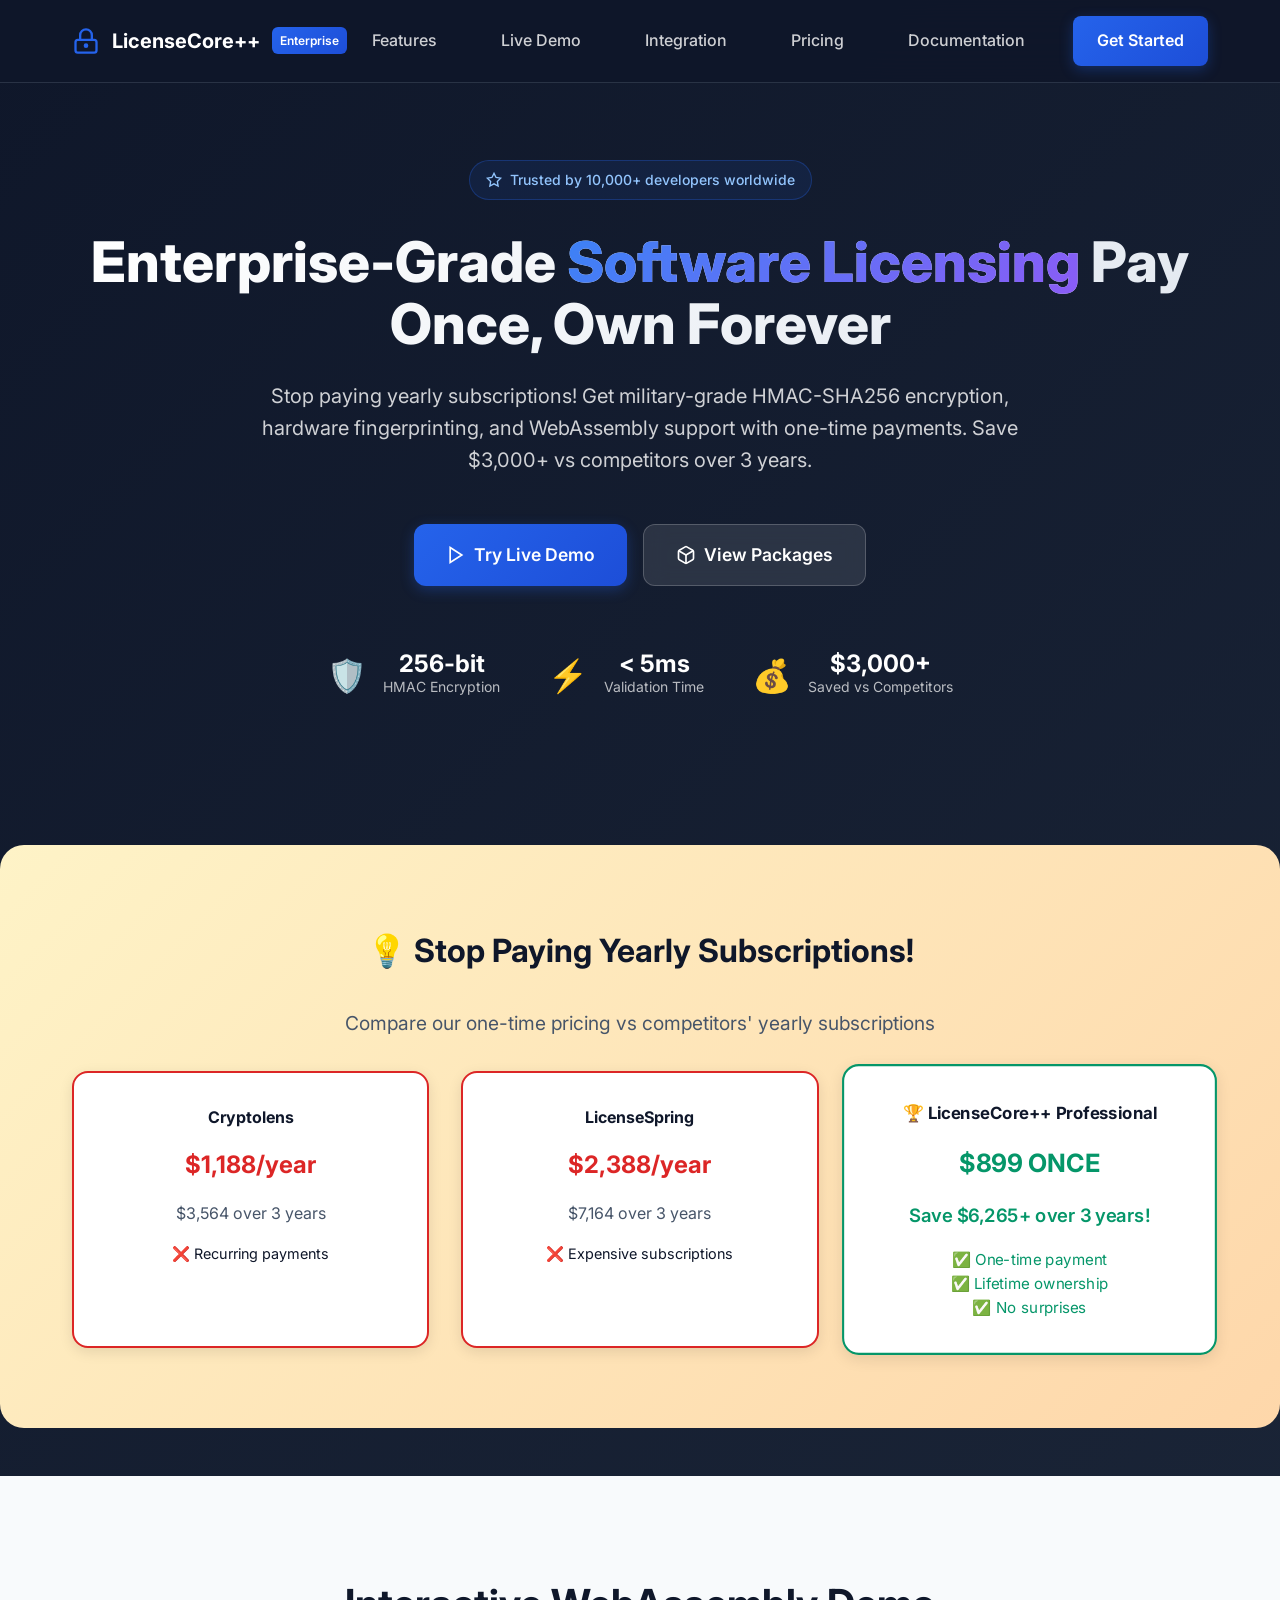
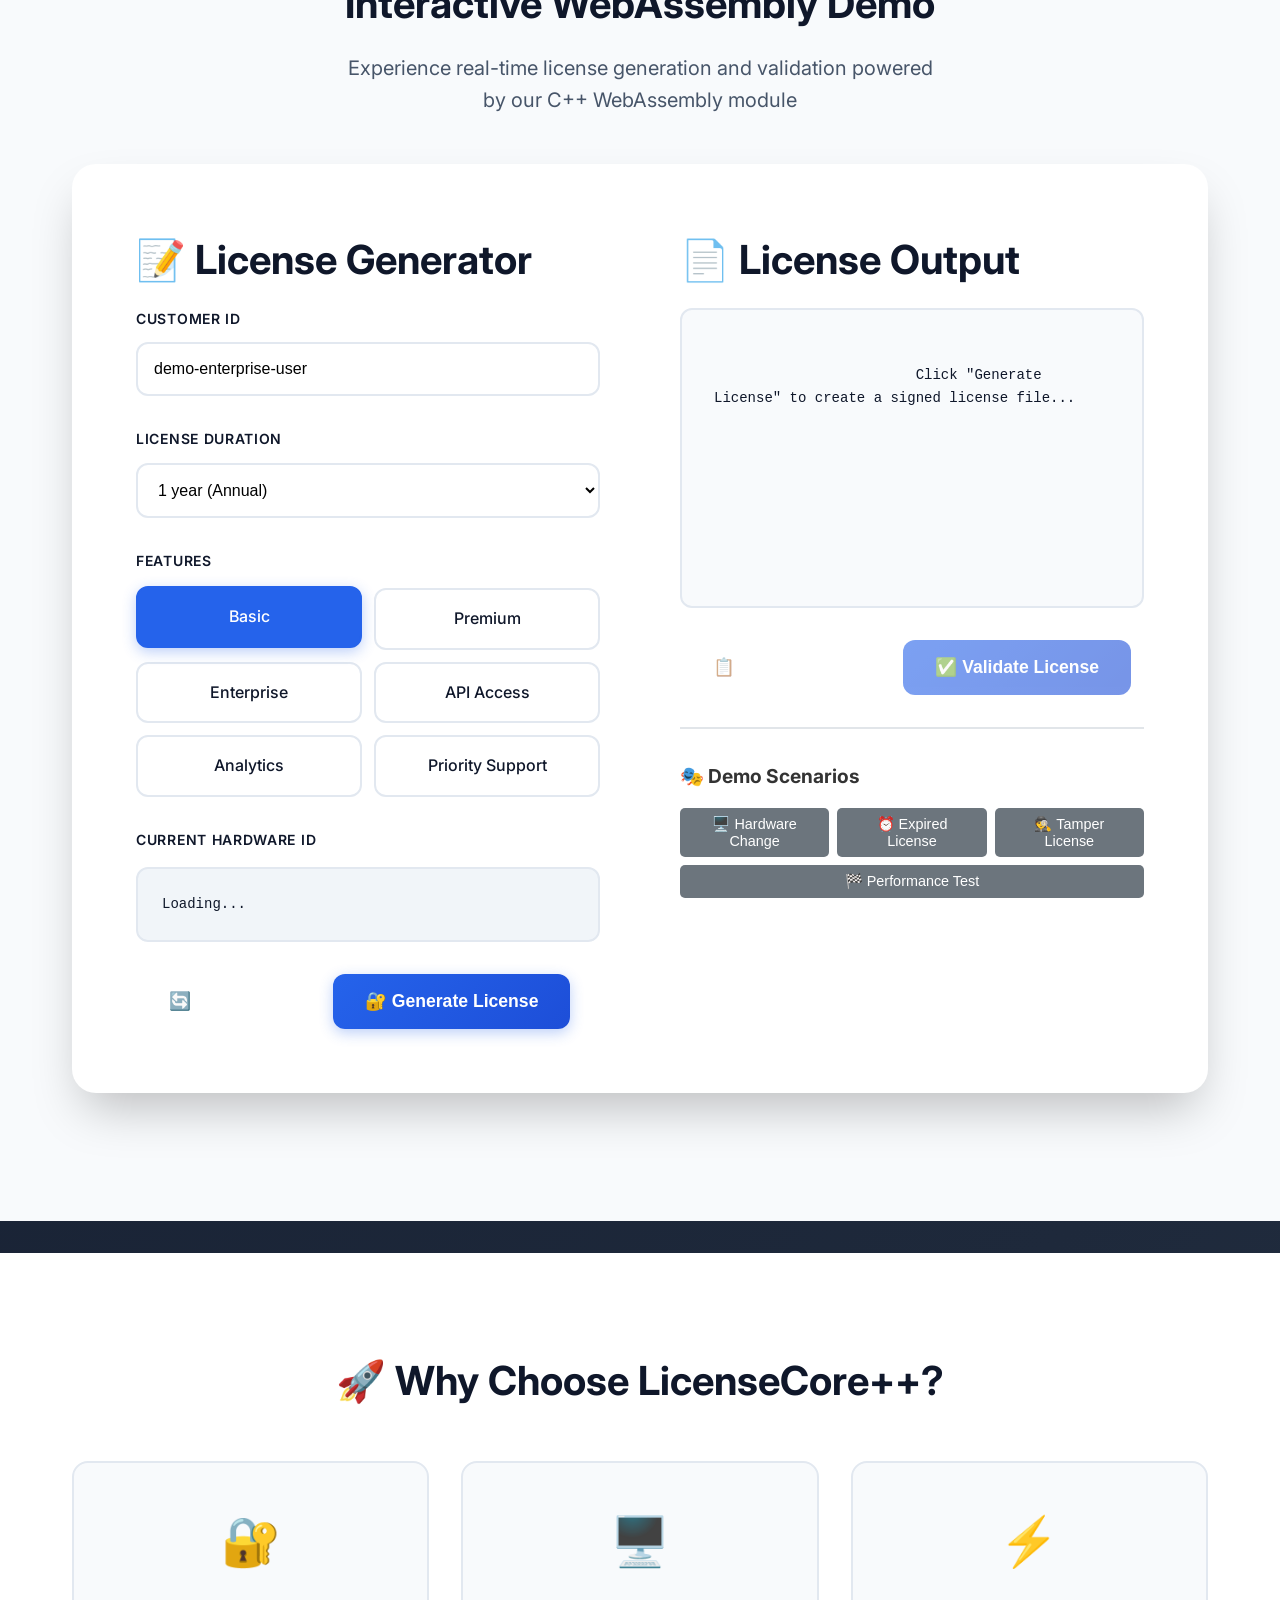
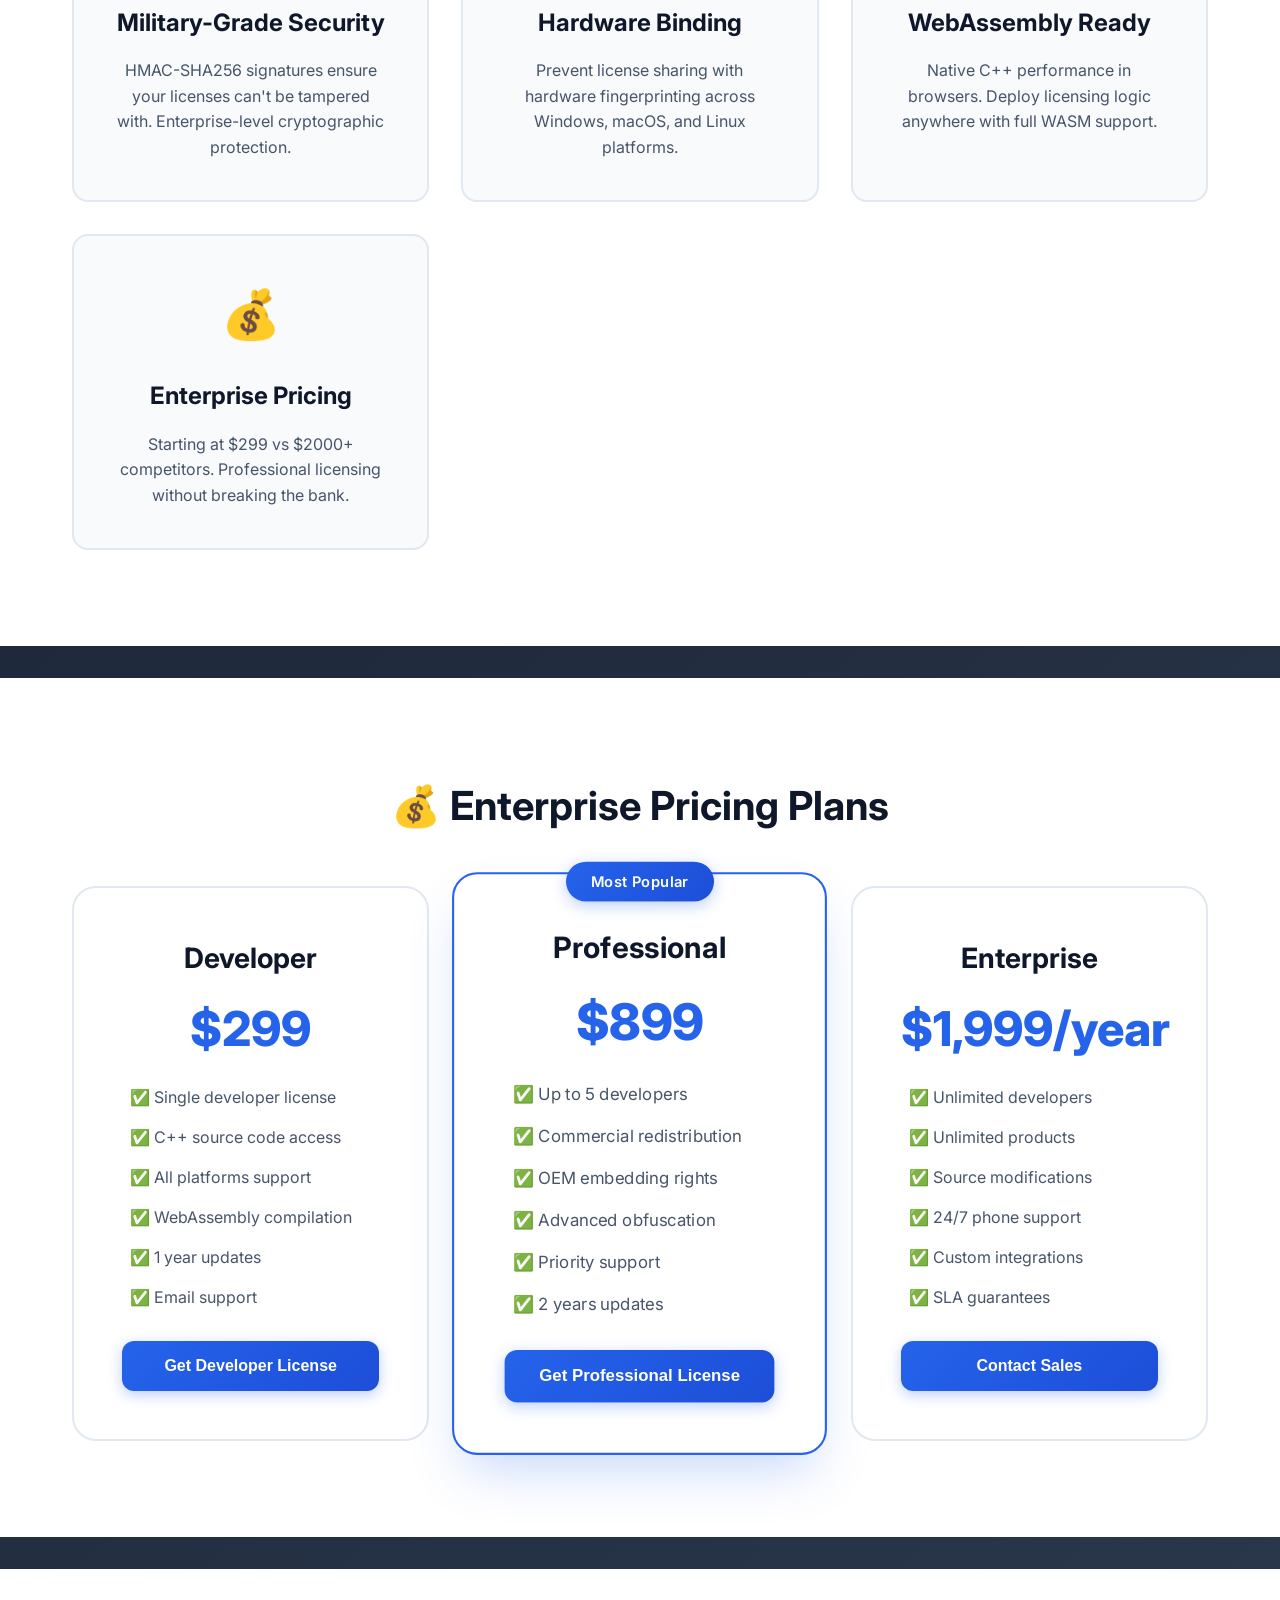
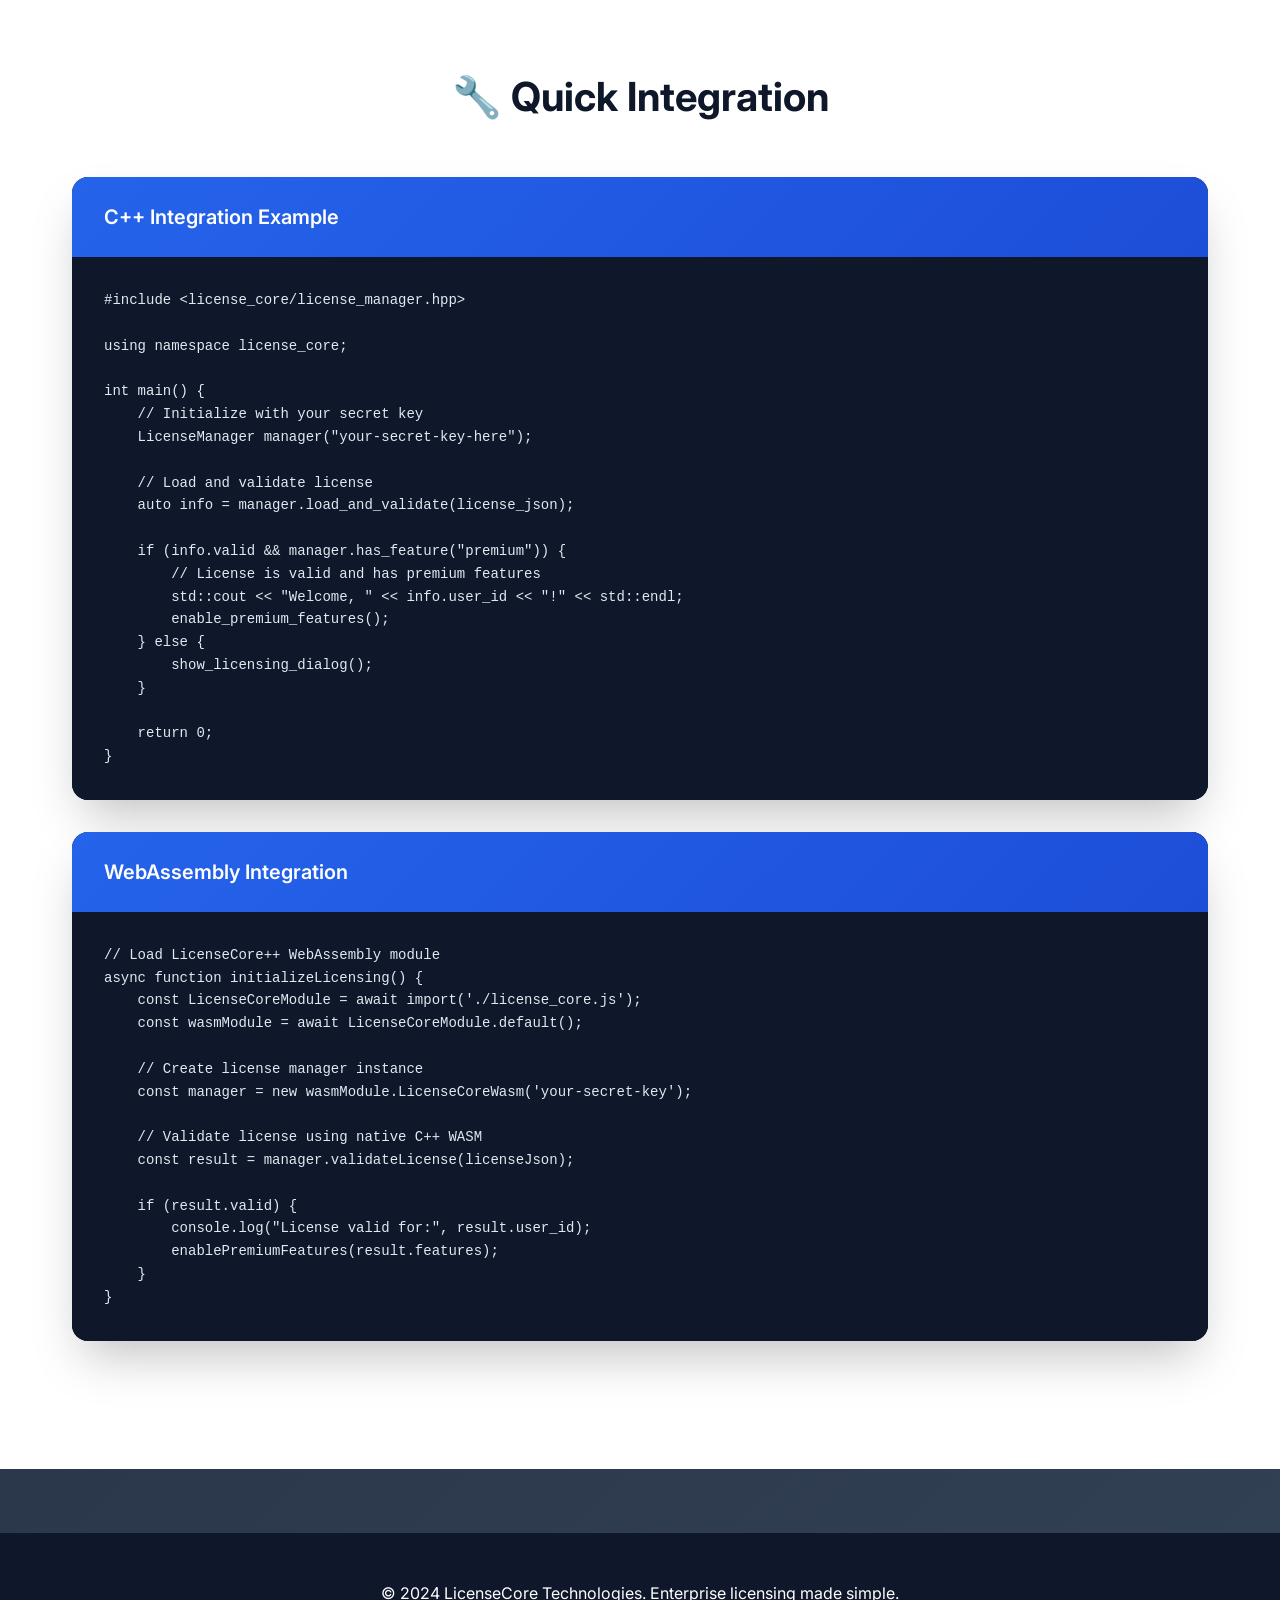
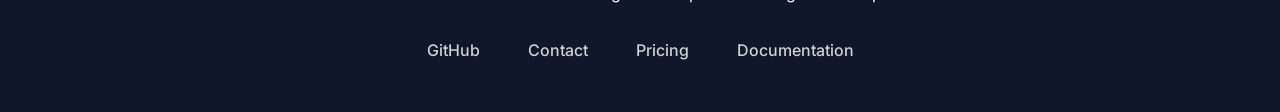
==== docs/index.html @ c4cb99d7 "init" ====
<!DOCTYPE html>
<html lang="en">

<head>
    <meta charset="UTF-8">
    <meta name="viewport" content="width=device-width, initial-scale=1.0">
    <title>LicenseCore++ - Enterprise Software Licensing Solution</title>
    <link rel="stylesheet" href="style.css">
    <link rel="preconnect" href="https://fonts.googleapis.com">
    <link rel="preconnect" href="https://fonts.gstatic.com" crossorigin>
    <link href="https://fonts.googleapis.com/css2?family=Inter:wght@300;400;500;600;700;800&display=swap"
        rel="stylesheet">
    <link rel="icon" type="image/svg+xml"
        href="data:image/svg+xml,%3Csvg xmlns='http://www.w3.org/2000/svg' viewBox='0 0 100 100'%3E%3Ctext y='.9em' font-size='90'%3E🔐%3C/text%3E%3C/svg%3E">
    <meta name="description"
        content="Professional software licensing solution with HMAC-SHA256 security, hardware binding, and WebAssembly support. Trusted by enterprise developers worldwide.">
</head>

<body>
    <!-- Navigation -->
    <nav class="navbar">
        <div class="nav-container">
            <div class="nav-brand">
                <svg class="nav-logo" viewBox="0 0 24 24" fill="none" stroke="currentColor" stroke-width="2">
                    <rect x="3" y="11" width="18" height="11" rx="2" ry="2"></rect>
                    <circle cx="12" cy="16" r="1"></circle>
                    <path d="m7 11V7a5 5 0 0 1 10 0v4"></path>
                </svg>
                <span class="nav-title">LicenseCore++</span>
                <span class="nav-badge">Enterprise</span>
            </div>
            <div class="nav-menu">
                <a href="#features" class="nav-link">Features</a>
                <a href="#demo" class="nav-link">Live Demo</a>
                <a href="#integration" class="nav-link">Integration</a>
                <a href="#pricing" class="nav-link">Pricing</a>
                <a href="docs.html" class="nav-link">Documentation</a>
                <a href="#contact" class="nav-link nav-cta">Get Started</a>
            </div>
        </div>
    </nav>

    <!-- Hero Section -->
    <section class="hero">
        <div class="container">
            <div class="hero-content">
                <div class="hero-badge">
                    <svg width="16" height="16" viewBox="0 0 24 24" fill="none" stroke="currentColor" stroke-width="2">
                        <path
                            d="M12 2l3.09 6.26L22 9.27l-5 4.87 1.18 6.88L12 17.77l-6.18 3.25L7 14.14 2 9.27l6.91-1.01L12 2z">
                        </path>
                    </svg>
                    Trusted by 10,000+ developers worldwide
                </div>
                <h1 class="hero-title">
                    Enterprise-Grade <span class="gradient-text">Software Licensing</span>
                    Pay Once, Own Forever
                </h1>
                <p class="hero-subtitle">
                    Stop paying yearly subscriptions! Get military-grade HMAC-SHA256 encryption, hardware
                    fingerprinting,
                    and WebAssembly support with one-time payments. Save $3,000+ vs competitors over 3 years.
                </p>
                <div class="hero-buttons">
                    <a href="#demo" class="btn btn-primary">
                        <svg width="20" height="20" viewBox="0 0 24 24" fill="none" stroke="currentColor"
                            stroke-width="2">
                            <polygon points="5,3 19,12 5,21"></polygon>
                        </svg>
                        Try Live Demo
                    </a>
                    <a href="#pricing" class="btn btn-secondary">
                        <svg width="20" height="20" viewBox="0 0 24 24" fill="none" stroke="currentColor"
                            stroke-width="2">
                            <path
                                d="M21 16V8a2 2 0 0 0-1-1.73l-7-4a2 2 0 0 0-2 0l-7 4A2 2 0 0 0 3 8v8a2 2 0 0 0 1 1.73l7 4a2 2 0 0 0 2 0l7-4A2 2 0 0 0 21 16z">
                            </path>
                            <polyline points="3.27,6.96 12,12.01 20.73,6.96"></polyline>
                            <line x1="12" y1="22.08" x2="12" y2="12"></line>
                        </svg>
                        View Packages
                    </a>
                </div>

                <div class="hero-trust">
                    <div class="trust-item">
                        <div class="trust-icon">🛡️</div>
                        <div class="trust-content">
                            <div class="trust-number">256-bit</div>
                            <div class="trust-label">HMAC Encryption</div>
                        </div>
                    </div>
                    <div class="trust-item">
                        <div class="trust-icon">⚡</div>
                        <div class="trust-content">
                            <div class="trust-number">&lt; 5ms</div>
                            <div class="trust-label">Validation Time</div>
                        </div>
                    </div>
                    <div class="trust-item">
                        <div class="trust-icon">💰</div>
                        <div class="trust-content">
                            <div class="trust-number">$3,000+</div>
                            <div class="trust-label">Saved vs Competitors</div>
                        </div>
                    </div>
                </div>
            </div>
        </div>
    </section>

    <!-- Competitive Pricing Comparison -->
    <section class="competitor-comparison">
        <div class="container">
            <h3>💡 Stop Paying Yearly Subscriptions!</h3>
            <p style="font-size: 1.2rem; margin-bottom: 2rem; color: var(--gray-600);">Compare our one-time pricing vs
                competitors' yearly subscriptions</p>

            <div class="price-comparison-grid">
                <div class="competitor-card">
                    <h4>Cryptolens</h4>
                    <div class="competitor-price">$1,188/year</div>
                    <div style="color: var(--gray-600);">$3,564 over 3 years</div>
                    <div style="margin-top: 1rem; font-size: 0.9rem;">❌ Recurring payments</div>
                </div>

                <div class="competitor-card">
                    <h4>LicenseSpring</h4>
                    <div class="competitor-price">$2,388/year</div>
                    <div style="color: var(--gray-600);">$7,164 over 3 years</div>
                    <div style="margin-top: 1rem; font-size: 0.9rem;">❌ Expensive subscriptions</div>
                </div>

                <div class="our-card">
                    <h4>🏆 LicenseCore++ Professional</h4>
                    <div class="our-price">$899 ONCE</div>
                    <div class="savings">Save $6,265+ over 3 years!</div>
                    <div style="margin-top: 1rem; font-size: 0.9rem; color: var(--success);">✅ One-time payment<br>✅
                        Lifetime ownership<br>✅ No surprises</div>
                </div>
            </div>
        </div>
    </section>

    <!-- Demo Section -->
    <section id="demo" class="demo-section">
        <div class="container">
            <div class="section-header">
                <h2 class="section-title">Interactive WebAssembly Demo</h2>
                <p class="section-subtitle">Experience real-time license generation and validation powered by our C++
                    WebAssembly module</p>
            </div>

            <div class="demo-container">
                <div class="input-section">
                    <h3 class="section-title">📝 License Generator</h3>

                    <div class="form-group">
                        <label for="userId">Customer ID</label>
                        <input type="text" id="userId" placeholder="enterprise-customer-001"
                            value="demo-enterprise-user">
                    </div>

                    <div class="form-group">
                        <label for="expiryDays">License Duration</label>
                        <select id="expiryDays">
                            <option value="7">7 days (Trial)</option>
                            <option value="30">30 days (Monthly)</option>
                            <option value="365" selected>1 year (Annual)</option>
                            <option value="1095">3 years (Enterprise)</option>
                            <option value="-1">Unlimited (Perpetual)</option>
                        </select>
                    </div>

                    <div class="form-group">
                        <label>Features</label>
                        <div class="feature-selector">
                            <div class="feature-option selected" data-feature="basic">Basic</div>
                            <div class="feature-option" data-feature="premium">Premium</div>
                            <div class="feature-option" data-feature="enterprise">Enterprise</div>
                            <div class="feature-option" data-feature="api">API Access</div>
                            <div class="feature-option" data-feature="analytics">Analytics</div>
                            <div class="feature-option" data-feature="support">Priority Support</div>
                        </div>
                    </div>

                    <div class="form-group">
                        <label>Current Hardware ID</label>
                        <div class="hwid-display" id="currentHwid">
                            Generating...
                        </div>
                    </div>

                    <div class="actions">
                        <button class="btn btn-secondary" onclick="generateNewHwid()">🔄 New HWID</button>
                        <button class="btn btn-primary" onclick="generateLicense()">🔐 Generate License</button>
                    </div>
                </div>

                <div class="output-section">
                    <h3 class="section-title">📄 License Output</h3>

                    <div class="output-box" id="licenseOutput">
                        Click "Generate License" to create a signed license file...
                    </div>

                    <div class="actions">
                        <button class="btn btn-secondary" onclick="copyLicense()" id="copyBtn" disabled>📋 Copy
                            License</button>
                        <button class="btn btn-primary" onclick="validateLicense()" id="validateBtn" disabled>✅ Validate
                            License</button>
                    </div>

                    <div class="validation-result" id="validationResult"></div>
                </div>
            </div>
        </div>
    </section>

    <!-- Features Section -->
    <section id="features" class="info-section">
        <div class="container">
            <h2>🚀 Why Choose LicenseCore++?</h2>
            <div class="features-grid">
                <div class="feature-card">
                    <div class="feature-icon">🔐</div>
                    <h3>Military-Grade Security</h3>
                    <p>HMAC-SHA256 signatures ensure your licenses can't be tampered with. Enterprise-level
                        cryptographic protection.</p>
                </div>
                <div class="feature-card">
                    <div class="feature-icon">🖥️</div>
                    <h3>Hardware Binding</h3>
                    <p>Prevent license sharing with hardware fingerprinting across Windows, macOS, and Linux platforms.
                    </p>
                </div>
                <div class="feature-card">
                    <div class="feature-icon">⚡</div>
                    <h3>WebAssembly Ready</h3>
                    <p>Native C++ performance in browsers. Deploy licensing logic anywhere with full WASM support.</p>
                </div>
                <div class="feature-card">
                    <div class="feature-icon">💰</div>
                    <h3>Enterprise Pricing</h3>
                    <p>Starting at $299 vs $2000+ competitors. Professional licensing without breaking the bank.</p>
                </div>
            </div>
        </div>
    </section>

    <!-- Pricing Section -->
    <section id="pricing" class="pricing-section">
        <div class="container">
            <h2>💰 Enterprise Pricing Plans</h2>
            <div class="pricing-grid">
                <div class="pricing-card">
                    <h3>Developer</h3>
                    <div class="price">$299</div>
                    <ul>
                        <li>✅ Single developer license</li>
                        <li>✅ C++ source code access</li>
                        <li>✅ All platforms support</li>
                        <li>✅ WebAssembly compilation</li>
                        <li>✅ 1 year updates</li>
                        <li>✅ Email support</li>
                    </ul>
                    <button class="btn-pricing">Get Developer License</button>
                </div>

                <div class="pricing-card featured">
                    <div class="badge">Most Popular</div>
                    <h3>Professional</h3>
                    <div class="price">$899</div>
                    <ul>
                        <li>✅ Up to 5 developers</li>
                        <li>✅ Commercial redistribution</li>
                        <li>✅ OEM embedding rights</li>
                        <li>✅ Advanced obfuscation</li>
                        <li>✅ Priority support</li>
                        <li>✅ 2 years updates</li>
                    </ul>
                    <button class="btn-pricing">Get Professional License</button>
                </div>

                <div class="pricing-card">
                    <h3>Enterprise</h3>
                    <div class="price">$1,999/year</div>
                    <ul>
                        <li>✅ Unlimited developers</li>
                        <li>✅ Unlimited products</li>
                        <li>✅ Source modifications</li>
                        <li>✅ 24/7 phone support</li>
                        <li>✅ Custom integrations</li>
                        <li>✅ SLA guarantees</li>
                    </ul>
                    <button class="btn-pricing">Contact Sales</button>
                </div>
            </div>
        </div>
    </section>

    <!-- Integration Section -->
    <section id="integration" class="integration-section">
        <div class="container">
            <h2>🔧 Quick Integration</h2>
            <div class="code-example">
                <h3>C++ Integration Example</h3>
                <pre><code>#include &lt;license_core/license_manager.hpp&gt;

using namespace license_core;

int main() {
    // Initialize with your secret key
    LicenseManager manager("your-secret-key-here");

    // Load and validate license
    auto info = manager.load_and_validate(license_json);

    if (info.valid && manager.has_feature("premium")) {
        // License is valid and has premium features
        std::cout << "Welcome, " << info.user_id << "!" << std::endl;
        enable_premium_features();
    } else {
        show_licensing_dialog();
    }

    return 0;
}</code></pre>
            </div>

            <div class="code-example">
                <h3>WebAssembly Integration</h3>
                <pre><code>// Load LicenseCore++ WebAssembly module
async function initializeLicensing() {
    const LicenseCoreModule = await import('./license_core.js');
    const wasmModule = await LicenseCoreModule.default();

    // Create license manager instance
    const manager = new wasmModule.LicenseCoreWasm('your-secret-key');

    // Validate license using native C++ WASM
    const result = manager.validateLicense(licenseJson);

    if (result.valid) {
        console.log("License valid for:", result.user_id);
        enablePremiumFeatures(result.features);
    }
}</code></pre>
            </div>
        </div>
    </section>

    <div class="footer">
        <p>&copy; 2024 LicenseCore Technologies. Enterprise licensing made simple.</p>
        <div class="footer-links">
            <a href="https://github.com/licensecore/licensecore">GitHub</a>
            <a href="mailto:enterprise@licensecore.tech">Contact</a>
            <a href="#pricing">Pricing</a>
            <a href="docs.html">Documentation</a>
        </div>
    </div>

    <script src="wasm.js"></script>
</body>

</html>
---- docs/style.css ----
/* Professional LicenseCore++ Enterprise Styles */
* { margin: 0; padding: 0; box-sizing: border-box; }

:root {
    --primary: #2563eb; --primary-dark: #1d4ed8; --secondary: #64748b;
    --success: #059669; --warning: #d97706; --error: #dc2626;
    --gray-50: #f8fafc; --gray-100: #f1f5f9; --gray-200: #e2e8f0;
    --gray-300: #cbd5e1; --gray-600: #475569; --gray-900: #0f172a;
    --gradient: linear-gradient(135deg, var(--primary) 0%, var(--primary-dark) 100%);
}

html { scroll-behavior: smooth; }

body {
    font-family: 'Inter', -apple-system, BlinkMacSystemFont, 'Segoe UI', Roboto, sans-serif;
    background: linear-gradient(135deg, #0f172a 0%, #1e293b 50%, #334155 100%);
    min-height: 100vh; color: var(--gray-900); line-height: 1.6;
}

/* Navigation */
.navbar {
    background: rgba(15, 23, 42, 0.95); backdrop-filter: blur(20px);
    border-bottom: 1px solid rgba(148, 163, 184, 0.2);
    position: fixed; top: 0; left: 0; right: 0; z-index: 1000; padding: 1rem 0;
}

.nav-container {
    max-width: 1200px; margin: 0 auto; display: flex;
    justify-content: space-between; align-items: center; padding: 0 2rem;
}

.nav-brand { display: flex; align-items: center; gap: 0.75rem; font-weight: 700; font-size: 1.25rem; color: white; }
.nav-logo { width: 28px; height: 28px; color: var(--primary); }
.nav-badge { background: var(--gradient); color: white; padding: 0.25rem 0.5rem; border-radius: 0.375rem; font-size: 0.75rem; font-weight: 600; }
.nav-menu { display: flex; gap: 2rem; align-items: center; }

.nav-link {
    color: rgba(255, 255, 255, 0.8); text-decoration: none; font-weight: 500;
    transition: all 0.3s ease; padding: 0.5rem 1rem; border-radius: 0.5rem;
}
.nav-link:hover { color: white; background: rgba(255, 255, 255, 0.1); }

.nav-cta {
    background: var(--gradient); color: white !important; padding: 0.75rem 1.5rem;
    border-radius: 0.5rem; font-weight: 600; box-shadow: 0 4px 14px 0 rgba(37, 99, 235, 0.3);
}
.nav-cta:hover { transform: translateY(-1px); box-shadow: 0 6px 20px 0 rgba(37, 99, 235, 0.4); }

/* Container */
.container { max-width: 1200px; margin: 0 auto; padding: 2rem; }

/* Hero Section */
.hero { padding: 8rem 0 4rem; text-align: center; color: white; position: relative; overflow: hidden; }
.hero-content { position: relative; z-index: 2; }

.hero-badge {
    display: inline-flex; align-items: center; gap: 0.5rem;
    background: rgba(37, 99, 235, 0.1); border: 1px solid rgba(37, 99, 235, 0.3);
    color: #93c5fd; padding: 0.5rem 1rem; border-radius: 2rem;
    font-size: 0.875rem; font-weight: 500; margin-bottom: 2rem;
}

.hero-title {
    font-size: 3.5rem; font-weight: 800; line-height: 1.1; margin-bottom: 1.5rem;
    background: linear-gradient(135deg, #ffffff 0%, #e2e8f0 100%);
    -webkit-background-clip: text; -webkit-text-fill-color: transparent; background-clip: text;
}

.gradient-text {
    background: linear-gradient(135deg, #3b82f6 0%, #8b5cf6 100%);
    -webkit-background-clip: text; -webkit-text-fill-color: transparent; background-clip: text;
}

.hero-subtitle {
    font-size: 1.25rem; color: rgba(255, 255, 255, 0.8);
    max-width: 800px; margin: 0 auto 3rem; line-height: 1.6;
}

.hero-buttons { display: flex; gap: 1rem; justify-content: center; flex-wrap: wrap; margin-bottom: 4rem; }

.btn {
    display: inline-flex; align-items: center; gap: 0.5rem; padding: 1rem 2rem;
    border-radius: 0.75rem; font-weight: 600; font-size: 1.1rem; text-decoration: none;
    transition: all 0.3s ease; border: none; cursor: pointer;
}

.btn-primary {
    background: var(--gradient); color: white; box-shadow: 0 4px 14px 0 rgba(37, 99, 235, 0.3);
}
.btn-primary:hover { transform: translateY(-2px); box-shadow: 0 8px 25px 0 rgba(37, 99, 235, 0.4); }

.btn-secondary {
    background: rgba(255, 255, 255, 0.1); color: white; border: 1px solid rgba(255, 255, 255, 0.2); backdrop-filter: blur(10px);
}
.btn-secondary:hover { background: rgba(255, 255, 255, 0.2); transform: translateY(-2px); }

.btn:active { transform: translateY(0) !important; }
.btn:disabled { opacity: 0.6; cursor: not-allowed; transform: none !important; box-shadow: none !important; }

.hero-trust { display: flex; justify-content: center; gap: 3rem; flex-wrap: wrap; }
.trust-item { display: flex; align-items: center; gap: 1rem; }
.trust-icon { font-size: 2rem; }
.trust-number { font-size: 1.5rem; font-weight: 700; color: white; line-height: 1; }
.trust-label { font-size: 0.875rem; color: rgba(255, 255, 255, 0.7); }

/* Demo Section */
.demo-section { padding: 4rem 0; background: var(--gray-50); }
.section-header { text-align: center; margin-bottom: 3rem; }
.section-title { font-size: 2.5rem; font-weight: 700; color: var(--gray-900); margin-bottom: 1rem; }
.section-subtitle { font-size: 1.25rem; color: var(--gray-600); max-width: 600px; margin: 0 auto; }

.demo-container {
    background: white; border-radius: 1.5rem; padding: 3rem;
    box-shadow: 0 25px 50px -12px rgba(0, 0, 0, 0.25);
    display: grid; grid-template-columns: 1fr 1fr; gap: 3rem; margin-bottom: 2rem;
}

.input-section, .output-section { padding: 1rem; }
.form-group { margin-bottom: 2rem; }

label {
    display: block; margin-bottom: 0.75rem; font-weight: 600; color: var(--gray-900);
    font-size: 0.875rem; text-transform: uppercase; letter-spacing: 0.05em;
}

input, textarea, select {
    width: 100%; padding: 1rem; border: 2px solid var(--gray-200);
    border-radius: 0.75rem; font-size: 1rem; transition: all 0.3s ease; background: white;
}

input:focus, textarea:focus, select:focus {
    outline: none; border-color: var(--primary); box-shadow: 0 0 0 3px rgba(37, 99, 235, 0.1);
}

.feature-selector {
    display: grid; grid-template-columns: repeat(auto-fit, minmax(150px, 1fr));
    gap: 0.75rem; margin-top: 1rem;
}

.feature-option {
    padding: 1rem; border: 2px solid var(--gray-200); border-radius: 0.75rem;
    background: white; cursor: pointer; transition: all 0.3s ease;
    text-align: center; font-weight: 500;
}

.feature-option:hover { border-color: var(--primary); transform: translateY(-2px); }

.feature-option.selected {
    background: var(--primary); color: white; border-color: var(--primary);
    transform: translateY(-2px); box-shadow: 0 4px 14px 0 rgba(37, 99, 235, 0.3);
}

.hwid-display {
    background: var(--gray-100); padding: 1.5rem; border-radius: 0.75rem; margin: 1rem 0;
    font-family: 'Monaco', 'Menlo', monospace; font-size: 0.875rem;
    word-break: break-all; border: 2px solid var(--gray-200);
}

.actions { display: flex; gap: 1rem; margin-top: 2rem; }

.output-box {
    background: var(--gray-50); border: 2px solid var(--gray-200); border-radius: 0.75rem;
    padding: 2rem; min-height: 300px; font-family: 'Monaco', 'Menlo', monospace;
    font-size: 0.875rem; white-space: pre-wrap; overflow-x: auto; line-height: 1.6;
}

.status {
    padding: 1.5rem; border-radius: 0.75rem; margin: 1rem 0; font-weight: 600;
    display: flex; align-items: center; gap: 0.75rem; border: 2px solid;
}

.status.success { background: rgba(5, 150, 105, 0.1); color: var(--success); border-color: rgba(5, 150, 105, 0.3); }
.status.error { background: rgba(220, 38, 38, 0.1); color: var(--error); border-color: rgba(220, 38, 38, 0.3); }
.status.info { background: rgba(37, 99, 235, 0.1); color: var(--primary); border-color: rgba(37, 99, 235, 0.3); }

/* Sections */
.info-section, .pricing-section, .integration-section { background: white; padding: 4rem 0; margin: 2rem 0; }
.info-section h2, .pricing-section h2, .integration-section h2 {
    text-align: center; font-size: 2.5rem; font-weight: 700; color: var(--gray-900); margin-bottom: 3rem;
}

.features-grid { display: grid; grid-template-columns: repeat(auto-fit, minmax(300px, 1fr)); gap: 2rem; margin-top: 3rem; }

.feature-card {
    background: var(--gray-50); padding: 2.5rem; border-radius: 1rem;
    border: 2px solid var(--gray-200); transition: all 0.3s ease; text-align: center;
}

.feature-card:hover {
    transform: translateY(-5px); box-shadow: 0 20px 40px -12px rgba(0, 0, 0, 0.15); border-color: var(--primary);
}

.feature-icon { font-size: 3rem; margin-bottom: 1.5rem; display: block; }
.feature-card h3 { font-size: 1.5rem; font-weight: 700; color: var(--gray-900); margin-bottom: 1rem; }
.feature-card p { color: var(--gray-600); line-height: 1.6; }

/* Pricing */
.pricing-grid { display: grid; grid-template-columns: repeat(auto-fit, minmax(350px, 1fr)); gap: 2rem; margin-top: 3rem; }

.pricing-card {
    background: white; padding: 3rem; border-radius: 1.5rem; border: 2px solid var(--gray-200);
    position: relative; transition: all 0.3s ease; text-align: center;
}

.pricing-card:hover { transform: translateY(-8px); box-shadow: 0 25px 50px -12px rgba(0, 0, 0, 0.25); }

.pricing-card.featured {
    border-color: var(--primary); transform: scale(1.05); box-shadow: 0 25px 50px -12px rgba(37, 99, 235, 0.25);
}

.pricing-card.featured:hover { transform: scale(1.05) translateY(-8px); }

.badge {
    position: absolute; top: -12px; left: 50%; transform: translateX(-50%);
    background: var(--gradient); color: white; padding: 0.5rem 1.5rem;
    border-radius: 2rem; font-size: 0.875rem; font-weight: 600;
    box-shadow: 0 4px 14px 0 rgba(37, 99, 235, 0.3);
}

.pricing-card h3 { font-size: 1.75rem; font-weight: 700; color: var(--gray-900); margin-bottom: 0.5rem; }
.price { font-size: 3rem; font-weight: 800; color: var(--primary); margin: 1.5rem 0; line-height: 1; }
.pricing-card ul { list-style: none; text-align: left; margin: 2rem 0; }
.pricing-card li { margin: 1rem 0; padding-left: 0.5rem; color: var(--gray-600); line-height: 1.5; }

.btn-pricing {
    background: var(--gradient); color: white; border: none; padding: 1rem 2rem;
    border-radius: 0.75rem; font-size: 1rem; font-weight: 600; cursor: pointer;
    transition: all 0.3s ease; width: 100%; box-shadow: 0 4px 14px 0 rgba(37, 99, 235, 0.3);
}

.btn-pricing:hover { transform: translateY(-2px); box-shadow: 0 8px 25px 0 rgba(37, 99, 235, 0.4); }

/* Code Examples */
.code-example {
    background: var(--gray-900); border-radius: 1rem; margin: 2rem 0;
    overflow: hidden; box-shadow: 0 25px 50px -12px rgba(0, 0, 0, 0.25);
}

.code-example h3 {
    background: var(--gradient); color: white; padding: 1.5rem 2rem;
    margin: 0; font-size: 1.25rem; font-weight: 600;
}

.code-example pre { padding: 2rem; margin: 0; overflow-x: auto; background: var(--gray-900); }

.code-example code {
    font-family: 'Monaco', 'Menlo', 'Consolas', monospace;
    font-size: 0.875rem; line-height: 1.6; color: #e2e8f0;
}

/* WASM Status */
.wasm-status {
    background: rgba(5, 150, 105, 0.1); color: var(--success); padding: 1rem 2rem;
    border-radius: 1rem; margin: 2rem auto; font-size: 1rem; text-align: center;
    border: 2px solid rgba(5, 150, 105, 0.3); box-shadow: 0 4px 14px 0 rgba(5, 150, 105, 0.1);
    transition: all 0.3s ease; max-width: 600px; display: flex;
    align-items: center; justify-content: center; gap: 1rem;
}

.wasm-status.js-fallback {
    background: rgba(217, 119, 6, 0.1); color: var(--warning); border-color: rgba(217, 119, 6, 0.3);
}

.wasm-status.loading {
    background: rgba(37, 99, 235, 0.1); color: var(--primary); border-color: rgba(37, 99, 235, 0.3);
}

.wasm-indicator {
    display: inline-block; width: 12px; height: 12px; border-radius: 50%;
    background: var(--success); animation: pulse-green 2s infinite;
}

.wasm-indicator.js-mode { background: var(--warning); animation: pulse-yellow 2s infinite; }

@keyframes pulse-green { 0%, 100% { opacity: 1; transform: scale(1); } 50% { opacity: 0.5; transform: scale(1.1); } }
@keyframes pulse-yellow { 0%, 100% { opacity: 1; transform: scale(1); } 50% { opacity: 0.6; transform: scale(1.1); } }

/* Footer */
.footer { background: var(--gray-900); color: white; text-align: center; padding: 3rem 2rem; margin-top: 4rem; }
.footer-links { margin-top: 2rem; display: flex; justify-content: center; gap: 3rem; flex-wrap: wrap; }
.footer-links a { color: rgba(255, 255, 255, 0.8); text-decoration: none; font-weight: 500; transition: color 0.3s ease; }
.footer-links a:hover { color: white; }

/* Animations */
@keyframes pulse { 0% { opacity: 1; } 50% { opacity: 0.5; } 100% { opacity: 1; } }
.loading { animation: pulse 1.5s ease-in-out infinite; }

/* Competitive Pricing Comparison */
.competitor-comparison {
    background: linear-gradient(135deg, #fef3c7 0%, #fed7aa 100%);
    padding: 3rem 2rem;
    margin: 3rem 0;
    border-radius: 1.5rem;
    text-align: center;
}

.competitor-comparison h3 {
    font-size: 2rem;
    font-weight: 700;
    color: var(--gray-900);
    margin-bottom: 2rem;
}

.price-comparison-grid {
    display: grid;
    grid-template-columns: repeat(auto-fit, minmax(250px, 1fr));
    gap: 2rem;
    margin-top: 2rem;
}

.competitor-card, .our-card {
    background: white;
    padding: 2rem;
    border-radius: 1rem;
    box-shadow: 0 4px 14px 0 rgba(0, 0, 0, 0.1);
}

.competitor-card {
    border: 2px solid var(--error);
}

.our-card {
    border: 2px solid var(--success);
    transform: scale(1.05);
}

.competitor-price, .our-price {
    font-size: 1.5rem;
    font-weight: 700;
    margin: 1rem 0;
}

.competitor-price {
    color: var(--error);
}

.our-price {
    color: var(--success);
}

.savings {
    color: var(--success);
    font-weight: 600;
    font-size: 1.1rem;
}
@media (max-width: 1024px) {
    .hero-title { font-size: 2.5rem; }
    .nav-menu { gap: 1rem; }
}

@media (max-width: 768px) {
    .demo-container { grid-template-columns: 1fr; gap: 2rem; padding: 2rem; }
    .container { padding: 1rem; }
    .hero { padding: 6rem 0 3rem; }
    .hero-title { font-size: 2rem; line-height: 1.2; }
    .hero-buttons { flex-direction: column; align-items: center; }
    .btn { width: 100%; max-width: 300px; }
    .pricing-grid { grid-template-columns: 1fr; }
    .pricing-card.featured { transform: none; }
    .pricing-card.featured:hover { transform: translateY(-8px); }
    .hero-trust { gap: 2rem; }
    .trust-item { flex-direction: column; text-align: center; gap: 0.5rem; }
    .footer-links { flex-direction: column; gap: 1.5rem; }
    .nav-menu { display: none; }
    .section-title { font-size: 2rem; }
    .features-grid { grid-template-columns: 1fr; }
}

@media (max-width: 480px) {
    .hero-title { font-size: 1.75rem; }
    .section-title { font-size: 1.75rem; }
    .demo-container { padding: 1.5rem; }
    .feature-card, .pricing-card { padding: 2rem; }
}
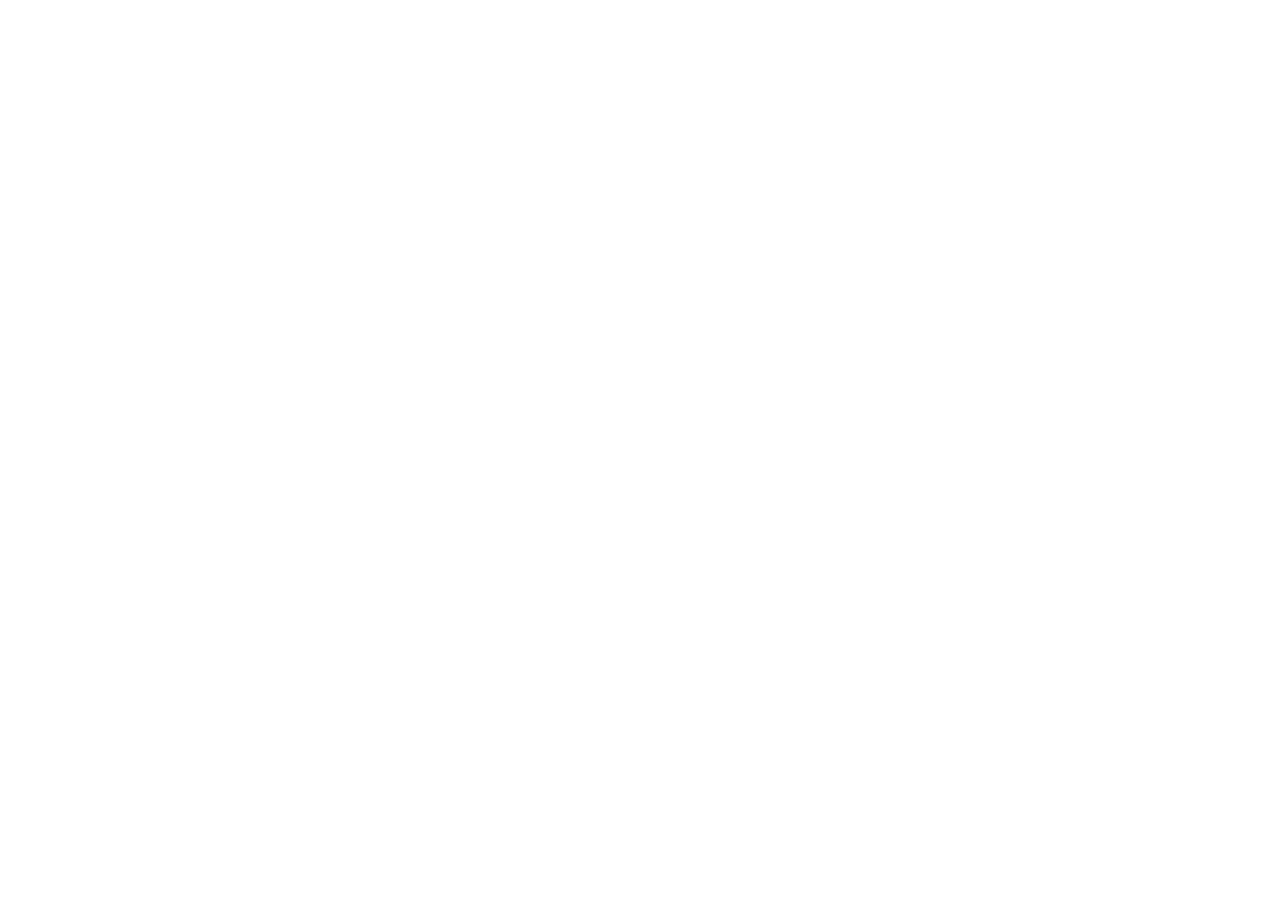
==== commit 95751527: "Finalize production readiness, docs cleanup, and release CI/CD" ====
--- a/docs/index.html
+++ b/docs/index.html
@@ -4,7 +4,49 @@
 <head>
     <meta charset="UTF-8">
     <meta name="viewport" content="width=device-width, initial-scale=1.0">
-    <title>LicenseCore++ - Enterprise Software Licensing Solution</title>
+    <meta http-equiv="Cross-Origin-Embedder-Policy" content="require-corp">
+    <meta http-equiv="Cross-Origin-Opener-Policy" content="same-origin">
+
+    <!-- HTTPS Enforcement for Web Crypto API -->
+    <script>
+        // Force HTTPS for Web Crypto API compatibility
+        if (location.protocol !== 'https:' && location.hostname !== 'localhost' && location.hostname !== '127.0.0.1') {
+            location.replace('https:' + window.location.href.substring(window.location.protocol.length));
+        }
+    </script>
+
+    <!-- Google Consent Mode v2 -->
+    <script>
+        // Define dataLayer and the gtag function
+        window.dataLayer = window.dataLayer || [];
+        function gtag() { dataLayer.push(arguments); }
+
+        // Set default consent to 'denied' as required by GDPR
+        gtag('consent', 'default', {
+            'ad_storage': 'denied',
+            'ad_user_data': 'denied',
+            'ad_personalization': 'denied',
+            'analytics_storage': 'denied',
+            'wait_for_update': 500
+        });
+    </script>
+
+    <!-- Google tag (gtag.js) -->
+    <script async src="https://www.googletagmanager.com/gtag/js?id=G-WCZ7W0Q6E8"></script>
+    <script>
+        window.dataLayer = window.dataLayer || [];
+        function gtag() { dataLayer.push(arguments); }
+        gtag('js', new Date());
+        gtag('config', 'G-WCZ7W0Q6E8');
+
+        // Enable URL passthrough for better tracking without cookies
+        gtag('set', 'url_passthrough', true);
+        gtag('set', 'ads_data_redaction', true);
+    </script>
+
+    <!-- Demo configuration -->
+    <script src="demo_config.js"></script>
+    <title>LicenseCore++ - Professional C++ Software Licensing Library | HMAC-SHA256 Security | WebAssembly Support | Alternative to Cryptolens & LicenseSpring</title>
     <link rel="stylesheet" href="style.css">
     <link rel="preconnect" href="https://fonts.googleapis.com">
     <link rel="preconnect" href="https://fonts.gstatic.com" crossorigin>
@@ -13,7 +55,190 @@
     <link rel="icon" type="image/svg+xml"
         href="data:image/svg+xml,%3Csvg xmlns='http://www.w3.org/2000/svg' viewBox='0 0 100 100'%3E%3Ctext y='.9em' font-size='90'%3E🔐%3C/text%3E%3C/svg%3E">
     <meta name="description"
-        content="Professional software licensing solution with HMAC-SHA256 security, hardware binding, and WebAssembly support. Trusted by enterprise developers worldwide.">
+        content="LicenseCore++ - Professional C++ software licensing library with HMAC-SHA256 security, hardware fingerprinting, WebAssembly support. Best alternative to Cryptolens & LicenseSpring. Save $3000+ with one-time payment. Cross-platform licensing solution for Windows, macOS, Linux. Enterprise-grade software protection with military cryptography.">
+    
+    <!-- SEO Meta Tags -->
+    <meta name="keywords" content="software licensing, license management, HMAC-SHA256, hardware fingerprinting, C++ licensing, WebAssembly licensing, software protection, license key generator, cryptolens alternative, licensespring alternative, software copy protection, anti-piracy, license validation, software DRM, intellectual property protection, binary obfuscation, cross-platform licensing, trial software, subscription licensing, perpetual licensing, feature flags, software entitlements, license server, offline licensing, floating licenses, concurrent user licensing, software security, tamper protection, reverse engineering protection">
+    <meta name="author" content="LicenseCore Technologies">
+    <meta name="robots" content="index, follow, max-snippet:-1, max-image-preview:large, max-video-preview:-1">
+    <link rel="canonical" href="https://www.licensecore.tech/">
+    <meta name="geo.region" content="US">
+    <meta name="geo.placename" content="United States">
+    <meta name="language" content="English">
+    
+    <!-- Open Graph Meta Tags -->
+    <meta property="og:title" content="LicenseCore++ - Enterprise Software Licensing with HMAC-SHA256">
+    <meta property="og:description" content="Professional C++ licensing library. Save $3000+ yearly vs competitors. One-time payment, military-grade security, WebAssembly support.">
+    <meta property="og:image" content="https://www.licensecore.tech/og-image.png">
+    <meta property="og:url" content="https://www.licensecore.tech/">
+    <meta property="og:type" content="website">
+    <meta property="og:site_name" content="LicenseCore++">
+    <meta property="og:locale" content="en_US">
+    
+    <!-- Twitter Card Meta Tags -->
+    <meta name="twitter:card" content="summary_large_image">
+    <meta name="twitter:title" content="LicenseCore++ - Enterprise Software Licensing Solution">
+    <meta name="twitter:description" content="Professional C++ licensing library with HMAC-SHA256 security. Save $3000+ vs competitors. One-time payment.">
+    <meta name="twitter:image" content="https://www.licensecore.tech/twitter-card.png">
+    <meta name="twitter:site" content="@licensecore">
+    
+    <!-- Schema.org Structured Data -->
+    <script type="application/ld+json">
+    {
+        "@context": "https://schema.org",
+        "@type": "SoftwareApplication",
+        "name": "LicenseCore++",
+        "applicationCategory": "DeveloperApplication",
+        "operatingSystem": "Windows, macOS, Linux, WebAssembly",
+        "offers": [
+            {
+                "@type": "Offer",
+                "name": "Developer License",
+                "price": "199",
+                "priceCurrency": "USD",
+                "availability": "https://schema.org/InStock",
+                "priceValidUntil": "2025-12-31",
+                "seller": {
+                    "@type": "Organization",
+                    "name": "LicenseCore Technologies",
+                    "url": "https://www.licensecore.tech/"
+                }
+            },
+            {
+                "@type": "Offer",
+                "name": "Professional License",
+                "price": "899",
+                "priceCurrency": "USD",
+                "availability": "https://schema.org/InStock",
+                "priceValidUntil": "2025-12-31",
+                "seller": {
+                    "@type": "Organization",
+                    "name": "LicenseCore Technologies",
+                    "url": "https://www.licensecore.tech/"
+                }
+            }
+        ],
+        "aggregateRating": {
+            "@type": "AggregateRating",
+            "ratingValue": "4.8",
+            "reviewCount": "127",
+            "bestRating": "5",
+            "worstRating": "1"
+        },
+        "description": "Professional C++ software licensing solution with HMAC-SHA256 security, hardware binding, and WebAssembly support. Alternative to Cryptolens and LicenseSpring with one-time pricing.",
+        "url": "https://www.licensecore.tech/",
+        "softwareVersion": "2.0",
+        "softwareRequirements": "C++17 or higher",
+        "programmingLanguage": "C++",
+        "downloadUrl": "https://www.licensecore.tech/#pricing",
+        "screenshot": "https://www.licensecore.tech/screenshot.png",
+        "featureList": [
+            "HMAC-SHA256 Cryptographic Security",
+            "Hardware Fingerprinting",
+            "WebAssembly Support",
+            "Cross-platform Compatibility",
+            "Offline License Validation",
+            "Feature Flag Management",
+            "Trial and Subscription Support"
+        ],
+        "author": {
+            "@type": "Organization",
+            "name": "LicenseCore Technologies",
+            "url": "https://www.licensecore.tech/"
+        },
+        "datePublished": "2024-01-01",
+        "dateModified": "2024-12-10",
+        "license": "Commercial",
+        "supportedOperatingSystem": [
+            "Windows",
+            "macOS",
+            "Linux",
+            "WebAssembly"
+        ]
+    }
+    </script>
+    
+    <!-- Organization Schema -->
+    <script type="application/ld+json">
+    {
+        "@context": "https://schema.org",
+        "@type": "Organization",
+        "name": "LicenseCore Technologies",
+        "url": "https://www.licensecore.tech/",
+        "logo": "https://www.licensecore.tech/logo.png",
+        "contactPoint": {
+            "@type": "ContactPoint",
+            "telephone": "+1-555-LICENSE",
+            "contactType": "sales",
+            "email": "sales@licensecore.tech"
+        },
+        "sameAs": [
+            "https://github.com/licensecore",
+            "https://twitter.com/licensecore"
+        ]
+    }
+    </script>
+    
+    <!-- FAQ Schema -->
+    <script type="application/ld+json">
+    {
+        "@context": "https://schema.org",
+        "@type": "FAQPage",
+        "mainEntity": [
+            {
+                "@type": "Question",
+                "name": "What is Software Licensing and Why Do I Need It?",
+                "acceptedAnswer": {
+                    "@type": "Answer",
+                    "text": "Software licensing is a legal framework that protects your intellectual property and controls how your software is distributed and used. LicenseCore++ provides enterprise-grade licensing with HMAC-SHA256 cryptographic signatures, hardware binding, and feature control."
+                }
+            },
+            {
+                "@type": "Question",
+                "name": "How Does LicenseCore++ Compare to Cryptolens?",
+                "acceptedAnswer": {
+                    "@type": "Answer",
+                    "text": "Unlike Cryptolens which charges $1,188/year, LicenseCore++ offers one-time pricing starting at $199. Both provide HMAC signature validation and hardware binding, but LicenseCore++ includes WebAssembly support and no recurring fees."
+                }
+            },
+            {
+                "@type": "Question",
+                "name": "What is HMAC-SHA256 and Why is it Important?",
+                "acceptedAnswer": {
+                    "@type": "Answer",
+                    "text": "HMAC-SHA256 is a military-grade cryptographic algorithm that ensures license integrity. It prevents tampering by creating unforgeable digital signatures that guarantee licenses cannot be modified, shared, or cracked."
+                }
+            }
+        ]
+    }
+    </script>
+    
+    <!-- Additional SEO enhancements -->
+    <meta name="msvalidate.01" content="YOUR_BING_VERIFICATION_CODE">
+    <meta name="google-site-verification" content="YOUR_GOOGLE_VERIFICATION_CODE">
+    <meta name="yandex-verification" content="YOUR_YANDEX_VERIFICATION_CODE">
+    
+    <!-- Performance optimization -->
+    <link rel="preconnect" href="https://fonts.googleapis.com">
+    <link rel="preconnect" href="https://fonts.gstatic.com" crossorigin>
+    <link rel="dns-prefetch" href="https://www.googletagmanager.com">
+    <link rel="preload" href="style.css" as="style">
+    <link rel="preload" href="https://fonts.googleapis.com/css2?family=Inter:wght@300;400;500;600;700;800&display=swap" as="style">
+    
+    <!-- SEO Schema markup for better search results -->
+    <meta property="article:publisher" content="LicenseCore Technologies">
+    <meta property="article:author" content="LicenseCore Technologies">
+    <meta property="article:published_time" content="2024-01-01T00:00:00Z">
+    <meta property="article:modified_time" content="2025-07-12T00:00:00Z">
+    
+    <!-- Additional SEO meta tags -->
+    <meta name="theme-color" content="#2563eb">
+    <meta name="application-name" content="LicenseCore++">
+    <meta name="apple-mobile-web-app-title" content="LicenseCore++">
+    <meta name="apple-mobile-web-app-capable" content="yes">
+    <meta name="apple-mobile-web-app-status-bar-style" content="black-translucent">
+    <link rel="apple-touch-icon" sizes="180x180" href="data:image/svg+xml,%3Csvg xmlns='http://www.w3.org/2000/svg' viewBox='0 0 100 100'%3E%3Ctext y='.9em' font-size='90'%3E🔐%3C/text%3E%3C/svg%3E">
+    <link rel="mask-icon" href="data:image/svg+xml,%3Csvg xmlns='http://www.w3.org/2000/svg' viewBox='0 0 100 100'%3E%3Ctext y='.9em' font-size='90'%3E🔐%3C/text%3E%3C/svg%3E" color="#2563eb">
 </head>
 
 <body>
@@ -22,7 +247,7 @@
         <div class="nav-container">
             <div class="nav-brand">
                 <svg class="nav-logo" viewBox="0 0 24 24" fill="none" stroke="currentColor" stroke-width="2">
-                    <rect x="3" y="11" width="18" height="11" rx="2" ry="2"></rect>
+                    <rect x="24" y="11" width="18" height="11" rx="2" ry="2"></rect>
                     <circle cx="12" cy="16" r="1"></circle>
                     <path d="m7 11V7a5 5 0 0 1 10 0v4"></path>
                 </svg>
@@ -31,12 +256,35 @@
             </div>
             <div class="nav-menu">
                 <a href="#features" class="nav-link">Features</a>
+                <a href="product.html" class="nav-link">Product</a>
                 <a href="#demo" class="nav-link">Live Demo</a>
+                <a href="architecture-en.html" class="nav-link">Architecture</a>
                 <a href="#integration" class="nav-link">Integration</a>
                 <a href="#pricing" class="nav-link">Pricing</a>
                 <a href="docs.html" class="nav-link">Documentation</a>
                 <a href="#contact" class="nav-link nav-cta">Get Started</a>
             </div>
+            <button class="nav-hamburger" onclick="toggleMobileMenu()">
+                ☰
+            </button>
+        </div>
+    </nav>
+
+    <!-- Breadcrumbs for better SEO -->
+    <nav class="breadcrumbs" aria-label="Breadcrumb">
+        <div class="container">
+            <ol class="breadcrumb-list" itemscope itemtype="https://schema.org/BreadcrumbList">
+                <li class="breadcrumb-item" itemprop="itemListElement" itemscope itemtype="https://schema.org/ListItem">
+                    <a href="/" itemprop="item">
+                        <span itemprop="name">Home</span>
+                    </a>
+                    <meta itemprop="position" content="1" />
+                </li>
+                <li class="breadcrumb-item active" itemprop="itemListElement" itemscope itemtype="https://schema.org/ListItem">
+                    <span itemprop="name">LicenseCore++ - Software Licensing Solution</span>
+                    <meta itemprop="position" content="2" />
+                </li>
+            </ol>
         </div>
     </nav>
 
@@ -54,7 +302,7 @@
                 </div>
                 <h1 class="hero-title">
                     Enterprise-Grade <span class="gradient-text">Software Licensing</span>
-                    Pay Once, Own Forever
+                    <br>Pay Once, Own Forever - No Subscriptions
                 </h1>
                 <p class="hero-subtitle">
                     Stop paying yearly subscriptions! Get military-grade HMAC-SHA256 encryption, hardware
@@ -220,33 +468,79 @@
     <!-- Features Section -->
     <section id="features" class="info-section">
         <div class="container">
-            <h2>🚀 Why Choose LicenseCore++?</h2>
+            <h2>🚀 Why Choose LicenseCore++ Software Licensing Library?</h2>
+            <p class="section-subtitle">Professional C++ licensing solution with enterprise-grade security and WebAssembly support</p>
             <div class="features-grid">
                 <div class="feature-card">
                     <div class="feature-icon">🔐</div>
-                    <h3>Military-Grade Security</h3>
-                    <p>HMAC-SHA256 signatures ensure your licenses can't be tampered with. Enterprise-level
-                        cryptographic protection.</p>
+                    <h3>Military-Grade HMAC-SHA256 Security</h3>
+                    <p>Enterprise cryptographic protection with HMAC-SHA256 signatures ensures your licenses can't be tampered with. Military-level security for commercial software protection.</p>
                 </div>
                 <div class="feature-card">
                     <div class="feature-icon">🖥️</div>
-                    <h3>Hardware Binding</h3>
-                    <p>Prevent license sharing with hardware fingerprinting across Windows, macOS, and Linux platforms.
-                    </p>
+                    <h3>Cross-Platform Hardware Fingerprinting</h3>
+                    <p>Prevent license sharing with advanced hardware binding across Windows, macOS, and Linux platforms. Intelligent device identification stops software piracy.</p>
                 </div>
                 <div class="feature-card">
                     <div class="feature-icon">⚡</div>
-                    <h3>WebAssembly Ready</h3>
-                    <p>Native C++ performance in browsers. Deploy licensing logic anywhere with full WASM support.</p>
+                    <h3>WebAssembly Ready C++ Library</h3>
+                    <p>Native C++ performance in browsers with full WebAssembly compilation support. Deploy licensing logic anywhere with zero performance compromise.</p>
                 </div>
                 <div class="feature-card">
                     <div class="feature-icon">💰</div>
-                    <h3>Enterprise Pricing</h3>
-                    <p>Starting at $299 vs $2000+ competitors. Professional licensing without breaking the bank.</p>
+                    <h3>Cost-Effective Enterprise Pricing</h3>
+                    <p>Starting at $199 vs $2000+ competitors like Cryptolens and LicenseSpring. Professional software licensing without breaking the bank.</p>
                 </div>
             </div>
         </div>
     </section>
+
+    <!-- Technical Advantages Section -->
+    <section class="tech-advantages">
+        <div class="container">
+            <h2>🔧 Technical Advantages of LicenseCore++ Library</h2>
+            <div class="tech-grid">
+                <div class="tech-feature">
+                    <h3>🛡️ Advanced Cryptographic Security</h3>
+                    <ul>
+                        <li>HMAC-SHA256 digital signatures</li>
+                        <li>AES-256 encryption support</li>
+                        <li>Tamper-proof license validation</li>
+                        <li>Cryptographically secure random generation</li>
+                    </ul>
+                </div>
+                <div class="tech-feature">
+                    <h3>🖥️ Multi-Platform Compatibility</h3>
+                    <ul>
+                        <li>Windows (Vista, 7, 8, 10, 11)</li>
+                        <li>macOS (10.14+ Intel/Apple Silicon)</li>
+                        <li>Linux (Ubuntu, CentOS, RHEL)</li>
+                        <li>WebAssembly (Browser/Node.js)</li>
+                    </ul>
+                </div>
+                <div class="tech-feature">
+                    <h3>⚡ Performance Optimized</h3>
+                    <ul>
+                        <li>< 5ms license validation time</li>
+                        <li>Zero-dependency core library</li>
+                        <li>Minimal memory footprint (< 1MB)</li>
+                        <li>Thread-safe operations</li>
+                    </ul>
+                </div>
+                <div class="tech-feature">
+                    <h3>🎯 Developer-Friendly API</h3>
+                    <ul>
+                        <li>Simple C++17 interface</li>
+                        <li>JSON-based license format</li>
+                        <li>Comprehensive error handling</li>
+                        <li>Extensive documentation</li>
+                    </ul>
+                </div>
+            </div>
+        </div>
+    </section>
+
+
 
     <!-- Pricing Section -->
     <section id="pricing" class="pricing-section">
@@ -255,12 +549,10 @@
             <div class="pricing-grid">
                 <div class="pricing-card">
                     <h3>Developer</h3>
-                    <div class="price">$299</div>
+                    <div class="price">$199</div>
                     <ul>
                         <li>✅ Single developer license</li>
-                        <li>✅ C++ source code access</li>
                         <li>✅ All platforms support</li>
-                        <li>✅ WebAssembly compilation</li>
                         <li>✅ 1 year updates</li>
                         <li>✅ Email support</li>
                     </ul>
@@ -275,9 +567,10 @@
                         <li>✅ Up to 5 developers</li>
                         <li>✅ Commercial redistribution</li>
                         <li>✅ OEM embedding rights</li>
+                        <li>✅ WebAssembly compilation</li>
                         <li>✅ Advanced obfuscation</li>
                         <li>✅ Priority support</li>
-                        <li>✅ 2 years updates</li>
+                        <li>✅ 1 years updates</li>
                     </ul>
                     <button class="btn-pricing">Get Professional License</button>
                 </div>
@@ -287,11 +580,12 @@
                     <div class="price">$1,999/year</div>
                     <ul>
                         <li>✅ Unlimited developers</li>
+                        <li>✅ Custom branding</li>
+                        <li>✅ WebAssembly compilation</li>
                         <li>✅ Unlimited products</li>
                         <li>✅ Source modifications</li>
-                        <li>✅ 24/7 phone support</li>
+                        <li>✅ Priority support</li>
                         <li>✅ Custom integrations</li>
-                        <li>✅ SLA guarantees</li>
                     </ul>
                     <button class="btn-pricing">Contact Sales</button>
                 </div>
@@ -350,17 +644,296 @@
         </div>
     </section>
 
+    <!-- SEO Content Section -->
+    <section id="seo-content" class="info-section">
+        <div class="container">
+            <h2>🔍 Frequently Asked Questions About Software Licensing</h2>
+            
+            <div class="faq-grid">
+                <div class="faq-item">
+                    <h3>What is Software Licensing and Why Do I Need It?</h3>
+                    <p>Software licensing is a legal framework that protects your intellectual property and controls how your software is distributed and used. LicenseCore++ provides enterprise-grade licensing with HMAC-SHA256 cryptographic signatures, hardware binding, and feature control - essential for commercial software protection against piracy and unauthorized distribution.</p>
+                </div>
+                
+                <div class="faq-item">
+                    <h3>How Does LicenseCore++ Compare to Cryptolens?</h3>
+                    <p>Unlike Cryptolens which charges $1,188/year ($3,564 over 3 years), LicenseCore++ offers one-time pricing starting at $199. Both provide HMAC signature validation and hardware binding, but LicenseCore++ includes WebAssembly support, C++ native performance, and no recurring fees - saving you over $3,000 in just 3 years.</p>
+                </div>
+                
+                <div class="faq-item">
+                    <h3>What is HMAC-SHA256 and Why is it Important?</h3>
+                    <p>HMAC-SHA256 (Hash-based Message Authentication Code with SHA-256) is a military-grade cryptographic algorithm that ensures license integrity. It prevents tampering by creating unforgeable digital signatures. LicenseCore++ uses HMAC-SHA256 to guarantee that licenses cannot be modified, shared, or cracked - providing bulletproof protection for your software.</p>
+                </div>
+                
+                <div class="faq-item">
+                    <h3>How Does Hardware Fingerprinting Work?</h3>
+                    <p>Hardware fingerprinting creates a unique identifier from device components (CPU ID, MAC address, volume serial). LicenseCore++ combines multiple hardware attributes using SHA-256 hashing to bind licenses to specific machines, preventing unauthorized copying while handling hardware changes gracefully through configurable tolerance settings.</p>
+                </div>
+                
+                <div class="faq-item">
+                    <h3>Can I Use LicenseCore++ with WebAssembly?</h3>
+                    <p>Yes! LicenseCore++ is one of the few licensing solutions with full WebAssembly (WASM) support. Our C++ library compiles to efficient WASM modules, enabling real-time license validation in browsers with native performance - perfect for SaaS applications, web-based tools, and Electron apps.</p>
+                </div>
+                
+                <div class="faq-item">
+                    <h3>Is LicenseCore++ Better Than LicenseSpring?</h3>
+                    <p>LicenseSpring costs $2,388/year ($7,164 over 3 years) while LicenseCore++ Professional is just $899 one-time. Both offer floating licenses and offline validation, but LicenseCore++ adds WebAssembly support, source code access, and eliminates recurring fees - saving you $6,265+ over 3 years with superior features.</p>
+                </div>
+            </div>
+            
+            <h2 style="margin-top: 4rem;">📖 Complete Guide to Software License Management</h2>
+            
+            <div class="guide-content">
+                <h3>Understanding Modern Software Licensing</h3>
+                <p>In today's digital economy, protecting your software investment is crucial. Software licensing serves multiple purposes: revenue protection, feature control, usage analytics, and intellectual property defense. LicenseCore++ addresses all these needs with a comprehensive, developer-friendly solution.</p>
+                
+                <h3>Key Components of Enterprise Licensing</h3>
+                <h4>1. Cryptographic Security</h4>
+                <p>At the heart of any robust licensing system is cryptographic security. LicenseCore++ uses HMAC-SHA256, the same algorithm trusted by financial institutions and government agencies. This ensures that licenses cannot be forged, modified, or reverse-engineered.</p>
+                
+                <h4>2. Hardware Binding Technology</h4>
+                <p>Hardware binding prevents license sharing by tying each license to specific device characteristics. Our intelligent fingerprinting algorithm combines multiple hardware identifiers, providing strong protection while accommodating legitimate hardware upgrades.</p>
+                
+                <h4>3. Time-Based Restrictions</h4>
+                <p>Control software access with flexible time limits. LicenseCore++ supports trial periods, subscriptions, and perpetual licenses with optional maintenance expiry. All time validation uses secure UTC timestamps to prevent clock manipulation.</p>
+                
+                <h4>4. Feature Flags and Entitlements</h4>
+                <p>Implement tiered pricing models with granular feature control. Enable or disable specific functionality based on license type - from basic features to premium modules, API access, or concurrent user limits.</p>
+                
+                <h3>Implementation Best Practices</h3>
+                <h4>Server-Side License Generation</h4>
+                <p>Always generate licenses on secure servers, never in client applications. LicenseCore++ provides server-side APIs for license creation with your secret key safely isolated from end-users.</p>
+                
+                <h4>Secure Key Management</h4>
+                <p>Your secret key is the foundation of license security. Use hardware security modules (HSMs) or key management services for production environments. Rotate keys periodically and implement key versioning for smooth transitions.</p>
+                
+                <h4>Offline Validation Support</h4>
+                <p>Not all software can maintain constant internet connectivity. LicenseCore++ performs complete validation offline, checking signatures, hardware, and expiry without phoning home - ideal for embedded systems, industrial software, and air-gapped environments.</p>
+                
+                <h3>Cross-Platform Deployment Strategies</h3>
+                <h4>Desktop Applications</h4>
+                <p>For Windows, macOS, and Linux desktop apps, use static linking with LicenseCore++ for maximum performance and security. Our platform-specific hardware detection ensures reliable fingerprinting across all major operating systems.</p>
+                
+                <h4>Web Applications</h4>
+                <p>Deploy licensing logic directly in browsers using our WebAssembly module. This enables client-side validation for Progressive Web Apps (PWAs) and browser-based tools while maintaining the security of compiled C++ code.</p>
+                
+                <h4>Mobile and Embedded Systems</h4>
+                <p>LicenseCore++ Embedded Edition provides a lightweight C API perfect for resource-constrained environments. With minimal dependencies and tiny footprint, it's ideal for IoT devices, mobile apps, and embedded systems.</p>
+                
+                <h3>Advanced Security Considerations</h3>
+                <h4>Anti-Tampering Measures</h4>
+                <p>Beyond cryptographic protection, implement application-level security. Use code obfuscation, anti-debugging techniques, and binary packing. LicenseCore++ Obfuscated Edition includes pre-hardened binaries with symbol stripping and control flow obfuscation.</p>
+                
+                <h4>License Revocation Systems</h4>
+                <p>Build revocation capabilities for compromised licenses. Maintain server-side blacklists checked during periodic online validation. LicenseCore++ supports custom validation hooks for implementing your revocation logic.</p>
+                
+                <h4>Audit Trails and Compliance</h4>
+                <p>Track license usage for compliance and analytics. Log validation attempts, feature access, and anomalies. This data helps identify piracy patterns and optimize your licensing strategy.</p>
+            </div>
+        </div>
+    </section>
+
+
+
+    <!-- Footer -->
     <div class="footer">
-        <p>&copy; 2024 LicenseCore Technologies. Enterprise licensing made simple.</p>
-        <div class="footer-links">
-            <a href="https://github.com/licensecore/licensecore">GitHub</a>
-            <a href="mailto:enterprise@licensecore.tech">Contact</a>
-            <a href="#pricing">Pricing</a>
-            <a href="docs.html">Documentation</a>
+        <div class="container">
+            <div class="footer-content">
+                <div class="footer-section">
+                    <h4>Product</h4>
+                    <ul>
+                        <li><a href="#features">Features</a></li>
+                        <li><a href="#demo">Live Demo</a></li>
+                        <li><a href="#pricing">Pricing</a></li>
+                        <li><a href="docs.html">Documentation</a></li>
+                        <li><a href="architecture-en.html">Architecture</a></li>
+                    </ul>
+                </div>
+                
+                <div class="footer-section">
+                    <h4>Compare</h4>
+                    <ul>
+                        <li><a href="comparison.html">Full Comparison</a></li>
+                        <li><a href="comparison.html#cryptolens">vs Cryptolens</a></li>
+                        <li><a href="comparison.html#licensespring">vs LicenseSpring</a></li>
+                        <li><a href="comparison.html#keygen">vs KeyGen</a></li>
+                        <li><a href="#competitor-comparison">Why Choose Us</a></li>
+                    </ul>
+                </div>
+                
+                <div class="footer-section">
+                    <h4>Resources</h4>
+                    <ul>
+                        <li><a href="docs.html#quick-start">Quick Start Guide</a></li>
+                        <li><a href="docs.html#examples">Code Examples</a></li>
+                        <li><a href="docs.html#api-reference">API Reference</a></li>
+                        <li><a href="docs.html">Technical Documentation</a></li>
+                        <li><a href="#features">Product Features</a></li>
+                    </ul>
+                </div>
+                
+                <div class="footer-section">
+                    <h4>Company</h4>
+                    <ul>
+                        <li><a href="mailto:sales@licensecore.tech">Contact Sales</a></li>
+                        <li><a href="mailto:support@licensecore.tech">Support</a></li>
+                        <li><a href="#">Privacy Policy</a></li>
+                        <li><a href="#">Terms of Service</a></li>
+                        <li><a href="sitemap.xml">Sitemap</a></li>
+                    </ul>
+                </div>
+            </div>
+            
+            <div class="footer-bottom">
+                <p>&copy; 2024 LicenseCore Technologies. Professional software licensing made simple.</p>
+                <p>LicenseCore++ - The C++ Software Licensing Library with HMAC-SHA256 Security</p>
+            </div>
         </div>
     </div>
+
+    <!-- GDPR Cookie Consent Banner -->
+    <div id="cookieConsent" class="cookie-consent">
+        <div class="cookie-content">
+            <div class="cookie-text">
+                <h4>🍪 We use cookies</h4>
+                <p>We use cookies and similar technologies to personalize content, analyze traffic, and improve your
+                    experience. By clicking "Accept All", you consent to our use of cookies.</p>
+            </div>
+            <div class="cookie-buttons">
+                <button class="btn-cookie btn-cookie-reject" onclick="rejectCookies()">Reject All</button>
+                <button class="btn-cookie btn-cookie-settings" onclick="showCookieSettings()">Settings</button>
+                <button class="btn-cookie btn-cookie-accept" onclick="acceptCookies()">Accept All</button>
+            </div>
+        </div>
+    </div>
+
+    <!-- Cookie Settings Modal -->
+    <div id="cookieSettingsModal" class="modal">
+        <div class="modal-content cookie-settings-modal">
+            <span class="close" onclick="closeCookieSettings()">&times;</span>
+            <h2>🍪 Cookie Settings</h2>
+            <div class="modal-body">
+                <div class="cookie-category">
+                    <div class="cookie-category-header">
+                        <h3>Essential Cookies</h3>
+                        <label class="cookie-switch">
+                            <input type="checkbox" checked disabled>
+                            <span class="slider"></span>
+                        </label>
+                    </div>
+                    <p>These cookies are necessary for the website to function and cannot be switched off.</p>
+                </div>
+
+                <div class="cookie-category">
+                    <div class="cookie-category-header">
+                        <h3>Analytics Cookies</h3>
+                        <label class="cookie-switch">
+                            <input type="checkbox" id="analytics-cookies">
+                            <span class="slider"></span>
+                        </label>
+                    </div>
+                    <p>These cookies help us understand how visitors interact with our website by collecting and
+                        reporting information anonymously.</p>
+                </div>
+
+                <div class="cookie-category">
+                    <div class="cookie-category-header">
+                        <h3>Marketing Cookies</h3>
+                        <label class="cookie-switch">
+                            <input type="checkbox" id="marketing-cookies">
+                            <span class="slider"></span>
+                        </label>
+                    </div>
+                    <p>These cookies are used to deliver personalized advertisements and track the effectiveness of our
+                        marketing campaigns.</p>
+                </div>
+
+                <div class="modal-actions">
+                    <button class="btn btn-secondary" onclick="closeCookieSettings()">Cancel</button>
+                    <button class="btn btn-primary" onclick="saveCookieSettings()">Save Settings</button>
+                </div>
+            </div>
+        </div>
+    </div>
+
+    <!-- Purchase Modal -->
+    <div id="purchaseModal" class="modal">
+        <div class="modal-content">
+            <span class="close">&times;</span>
+            <h2>💳 License Purchase</h2>
+            <div class="modal-body">
+                <div class="purchase-info">
+                    <h3 id="modalLicenseType">Professional License</h3>
+                    <div class="price-display" id="modalPrice">$899</div>
+                </div>
+
+                <div class="payment-notice">
+                    <div class="notice-icon">⚠️</div>
+                    <div class="notice-content">
+                        <h4>Temporary Payment Methods</h4>
+                        <p>Currently we accept payments only in cryptocurrency:</p>
+                        <ul>
+                            <li>💰 <strong>USDT</strong> (Tether)</li>
+                            <li>💎 <strong>TON</strong> (Toncoin)</li>
+                            <li>₿ <strong>Bitcoin</strong> (BTC)</li>
+                        </ul>
+                    </div>
+                </div>
+
+                <div class="contact-info">
+                    <h4>📧 Contact for Order:</h4>
+                    <div class="email-contact">
+                        <a href="mailto:sales@licensecore.tech">sales@licensecore.tech</a>
+                    </div>
+                    <p>Email us with your desired license type and we'll send payment details.</p>
+                </div>
+
+                <div class="modal-actions">
+                    <button class="btn btn-primary" onclick="sendEmail()">📧 Send Email</button>
+                    <button class="btn btn-secondary" onclick="closeModal()">Cancel</button>
+                </div>
+            </div>
+        </div>
+    </div>
+
+    <!-- Mobile Navigation Overlay -->
+    <div class="nav-mobile-overlay" id="mobileNavOverlay">
+        <button class="nav-mobile-close" onclick="closeMobileMenu()">&times;</button>
+        <div class="nav-mobile-menu">
+            <a href="#features" class="nav-mobile-link" onclick="closeMobileMenu()">Features</a>
+            <a href="product.html" class="nav-mobile-link" onclick="closeMobileMenu()">Product</a>
+            <a href="#demo" class="nav-mobile-link" onclick="closeMobileMenu()">Live Demo</a>
+            <a href="architecture-en.html" class="nav-mobile-link" onclick="closeMobileMenu()">Architecture</a>
+            <a href="#integration" class="nav-mobile-link" onclick="closeMobileMenu()">Integration</a>
+            <a href="#pricing" class="nav-mobile-link" onclick="closeMobileMenu()">Pricing</a>
+            <a href="docs.html" class="nav-mobile-link" onclick="closeMobileMenu()">Documentation</a>
+            <a href="#contact" class="nav-mobile-link" onclick="closeMobileMenu()">Get Started</a>
+        </div>
+    </div>
+
+    <script>
+        // Mobile Navigation Functions
+        function toggleMobileMenu() {
+            const overlay = document.getElementById('mobileNavOverlay');
+            overlay.classList.toggle('active');
+            document.body.style.overflow = overlay.classList.contains('active') ? 'hidden' : '';
+        }
+
+        function closeMobileMenu() {
+            const overlay = document.getElementById('mobileNavOverlay');
+            overlay.classList.remove('active');
+            document.body.style.overflow = '';
+        }
+
+        // Close mobile menu on escape key
+        document.addEventListener('keydown', function(e) {
+            if (e.key === 'Escape') {
+                closeMobileMenu();
+            }
+        });
+    </script>
 
     <script src="wasm.js"></script>
 </body>
 
-</html>+</html>
--- a/docs/style.css
+++ b/docs/style.css
@@ -21,7 +21,8 @@
 .navbar {
     background: rgba(15, 23, 42, 0.95); backdrop-filter: blur(20px);
     border-bottom: 1px solid rgba(148, 163, 184, 0.2);
-    position: fixed; top: 0; left: 0; right: 0; z-index: 1000; padding: 1rem 0;
+    position: fixed; top: 40px; left: 0; right: 0; z-index: 1000; padding: 1rem 0;
+    transition: top 0.3s ease;
 }
 
 .nav-container {
@@ -45,6 +46,51 @@
     border-radius: 0.5rem; font-weight: 600; box-shadow: 0 4px 14px 0 rgba(37, 99, 235, 0.3);
 }
 .nav-cta:hover { transform: translateY(-1px); box-shadow: 0 6px 20px 0 rgba(37, 99, 235, 0.4); }
+
+/* Breadcrumbs */
+.breadcrumbs {
+    background: rgba(15, 23, 42, 0.8);
+    padding: 1rem 0;
+    margin-top: 100px; /* Account for fixed navbar */
+    border-bottom: 1px solid rgba(148, 163, 184, 0.2);
+}
+
+.breadcrumb-list {
+    display: flex;
+    align-items: center;
+    list-style: none;
+    margin: 0;
+    padding: 0;
+    gap: 0.5rem;
+    font-size: 0.875rem;
+}
+
+.breadcrumb-item {
+    display: flex;
+    align-items: center;
+    color: rgba(255, 255, 255, 0.7);
+}
+
+.breadcrumb-item:not(:last-child)::after {
+    content: '/';
+    margin: 0 0.5rem;
+    color: rgba(255, 255, 255, 0.5);
+}
+
+.breadcrumb-item a {
+    color: rgba(255, 255, 255, 0.7);
+    text-decoration: none;
+    transition: color 0.2s;
+}
+
+.breadcrumb-item a:hover {
+    color: var(--primary);
+}
+
+.breadcrumb-item.active {
+    color: white;
+    font-weight: 500;
+}
 
 /* Container */
 .container { max-width: 1200px; margin: 0 auto; padding: 2rem; }
@@ -172,6 +218,73 @@
 .status.success { background: rgba(5, 150, 105, 0.1); color: var(--success); border-color: rgba(5, 150, 105, 0.3); }
 .status.error { background: rgba(220, 38, 38, 0.1); color: var(--error); border-color: rgba(220, 38, 38, 0.3); }
 .status.info { background: rgba(37, 99, 235, 0.1); color: var(--primary); border-color: rgba(37, 99, 235, 0.3); }
+
+/* Technical Advantages Section */
+.tech-advantages {
+    background: var(--gray-50);
+    padding: 4rem 0;
+    margin: 2rem 0;
+}
+
+.tech-advantages h2 {
+    text-align: center;
+    font-size: 2.5rem;
+    font-weight: 700;
+    color: var(--gray-900);
+    margin-bottom: 3rem;
+}
+
+.tech-grid {
+    display: grid;
+    grid-template-columns: repeat(auto-fit, minmax(280px, 1fr));
+    gap: 2rem;
+    margin-top: 3rem;
+}
+
+.tech-feature {
+    background: white;
+    padding: 2rem;
+    border-radius: 1rem;
+    border: 2px solid var(--gray-200);
+    transition: all 0.3s ease;
+}
+
+.tech-feature:hover {
+    transform: translateY(-3px);
+    box-shadow: 0 15px 30px -10px rgba(0, 0, 0, 0.1);
+    border-color: var(--primary);
+}
+
+.tech-feature h3 {
+    color: var(--gray-900);
+    margin-bottom: 1.5rem;
+    font-size: 1.25rem;
+    font-weight: 600;
+}
+
+.tech-feature ul {
+    list-style: none;
+    padding: 0;
+    margin: 0;
+}
+
+.tech-feature li {
+    color: var(--gray-600);
+    margin: 0.75rem 0;
+    padding-left: 1.5rem;
+    position: relative;
+    line-height: 1.5;
+}
+
+.tech-feature li::before {
+    content: '✓';
+    position: absolute;
+    left: 0;
+    color: var(--success);
+    font-weight: bold;
+}
+
+
 
 /* Sections */
 .info-section, .pricing-section, .integration-section { background: white; padding: 4rem 0; margin: 2rem 0; }
@@ -281,6 +394,368 @@
 .footer-links a { color: rgba(255, 255, 255, 0.8); text-decoration: none; font-weight: 500; transition: color 0.3s ease; }
 .footer-links a:hover { color: white; }
 
+/* Purchase Modal Styles */
+.modal {
+    display: none !important; /* Принудительно скрываем */
+    position: fixed;
+    z-index: 999999;
+    left: 0;
+    top: 0;
+    width: 100%;
+    height: 100%;
+    background-color: rgba(0, 0, 0, 0.8);
+    backdrop-filter: blur(10px);
+}
+
+.modal.show {
+    display: block !important; /* Показываем только с классом show */
+}
+
+.modal-content {
+    background-color: white;
+    margin: 5% auto;
+    padding: 0;
+    border-radius: 1.5rem;
+    max-width: 600px;
+    position: relative;
+    z-index: 999999; /* Тоже максимальный */
+    box-shadow: 0 25px 50px -12px rgba(0, 0, 0, 0.5);
+    animation: modalSlideIn 0.3s ease-out;
+}
+
+@keyframes modalSlideIn {
+    from {
+        opacity: 0;
+        transform: translateY(-50px) scale(0.9);
+    }
+    to {
+        opacity: 1;
+        transform: translateY(0) scale(1);
+    }
+}
+
+.modal-content h2 {
+    background: var(--gradient);
+    color: white;
+    margin: 0;
+    padding: 2rem;
+    border-radius: 1.5rem 1.5rem 0 0;
+    font-size: 1.5rem;
+    text-align: center;
+}
+
+.close {
+    position: absolute;
+    top: 1rem;
+    right: 1.5rem;
+    color: rgba(255, 255, 255, 0.8);
+    font-size: 2rem;
+    font-weight: bold;
+    cursor: pointer;
+    z-index: 1;
+    transition: color 0.3s ease;
+}
+
+.close:hover {
+    color: white;
+}
+
+.modal-body {
+    padding: 2rem;
+}
+
+.purchase-info {
+    text-align: center;
+    margin-bottom: 2rem;
+    padding-bottom: 2rem;
+    border-bottom: 2px solid var(--gray-200);
+}
+
+.purchase-info h3 {
+    color: var(--gray-900);
+    font-size: 1.5rem;
+    margin-bottom: 1rem;
+}
+
+.price-display {
+    font-size: 2.5rem;
+    font-weight: 800;
+    color: var(--primary);
+    margin: 1rem 0;
+}
+
+.payment-notice {
+    background: linear-gradient(135deg, #fef3c7 0%, #fed7aa 100%);
+    border-radius: 1rem;
+    padding: 1.5rem;
+    margin-bottom: 2rem;
+    display: flex;
+    gap: 1rem;
+    border: 2px solid #f59e0b;
+}
+
+.notice-icon {
+    font-size: 2rem;
+    flex-shrink: 0;
+}
+
+.notice-content h4 {
+    color: var(--gray-900);
+    margin-bottom: 0.5rem;
+    font-size: 1.1rem;
+}
+
+.notice-content p {
+    color: var(--gray-700);
+    margin-bottom: 1rem;
+}
+
+.notice-content ul {
+    list-style: none;
+    padding: 0;
+    margin: 0;
+}
+
+.notice-content li {
+    display: flex;
+    align-items: center;
+    gap: 0.5rem;
+    margin: 0.5rem 0;
+    color: var(--gray-800);
+    font-weight: 500;
+}
+
+.contact-info {
+    background: var(--gray-50);
+    border-radius: 1rem;
+    padding: 1.5rem;
+    margin-bottom: 2rem;
+}
+
+.contact-info h4 {
+    color: var(--gray-900);
+    margin-bottom: 1rem;
+    font-size: 1.1rem;
+}
+
+.email-contact {
+    text-align: center;
+    margin: 1.5rem 0;
+}
+
+.email-contact a {
+    background: var(--gradient);
+    color: white;
+    padding: 1rem 2rem;
+    border-radius: 0.75rem;
+    text-decoration: none;
+    font-weight: 600;
+    font-size: 1.1rem;
+    display: inline-block;
+    transition: all 0.3s ease;
+    box-shadow: 0 4px 14px 0 rgba(37, 99, 235, 0.3);
+}
+
+.email-contact a:hover {
+    transform: translateY(-2px);
+    box-shadow: 0 8px 25px 0 rgba(37, 99, 235, 0.4);
+}
+
+.contact-info p {
+    color: var(--gray-600);
+    text-align: center;
+    margin-top: 1rem;
+}
+
+.modal-actions {
+    display: flex;
+    gap: 1rem;
+    justify-content: center;
+}
+
+.modal-actions .btn {
+    flex: 1;
+    max-width: 200px;
+}
+
+/* Cookie Consent Banner Styles */
+.cookie-consent {
+    position: fixed;
+    bottom: 0;
+    left: 0;
+    right: 0;
+    background: white;
+    border-top: 3px solid var(--primary);
+    box-shadow: 0 -4px 20px rgba(0, 0, 0, 0.15);
+    z-index: 1001;
+    padding: 1.5rem;
+    transform: translateY(100%);
+    transition: transform 0.3s ease-in-out;
+}
+
+.cookie-consent.show {
+    transform: translateY(0);
+}
+
+.cookie-content {
+    max-width: 1200px;
+    margin: 0 auto;
+    display: flex;
+    align-items: center;
+    gap: 2rem;
+    flex-wrap: wrap;
+}
+
+.cookie-text {
+    flex: 1;
+    min-width: 300px;
+}
+
+.cookie-text h4 {
+    margin: 0 0 0.5rem 0;
+    color: var(--gray-900);
+    font-size: 1.1rem;
+    font-weight: 600;
+}
+
+.cookie-text p {
+    margin: 0;
+    color: var(--gray-600);
+    line-height: 1.5;
+}
+
+.cookie-buttons {
+    display: flex;
+    gap: 1rem;
+    flex-wrap: wrap;
+}
+
+.btn-cookie {
+    padding: 0.75rem 1.5rem;
+    border: none;
+    border-radius: 0.5rem;
+    font-weight: 600;
+    font-size: 0.9rem;
+    cursor: pointer;
+    transition: all 0.3s ease;
+    white-space: nowrap;
+}
+
+.btn-cookie-accept {
+    background: var(--gradient);
+    color: white;
+    box-shadow: 0 2px 8px rgba(37, 99, 235, 0.3);
+}
+
+.btn-cookie-accept:hover {
+    transform: translateY(-1px);
+    box-shadow: 0 4px 12px rgba(37, 99, 235, 0.4);
+}
+
+.btn-cookie-settings {
+    background: var(--gray-100);
+    color: var(--gray-700);
+    border: 1px solid var(--gray-300);
+}
+
+.btn-cookie-settings:hover {
+    background: var(--gray-200);
+}
+
+.btn-cookie-reject {
+    background: transparent;
+    color: var(--gray-600);
+    border: 1px solid var(--gray-300);
+}
+
+.btn-cookie-reject:hover {
+    background: var(--gray-50);
+    color: var(--gray-700);
+}
+
+/* Cookie Settings Modal */
+.cookie-settings-modal {
+    max-width: 700px;
+}
+
+.cookie-category {
+    margin-bottom: 2rem;
+    padding: 1.5rem;
+    background: var(--gray-50);
+    border-radius: 1rem;
+    border: 1px solid var(--gray-200);
+}
+
+.cookie-category-header {
+    display: flex;
+    justify-content: space-between;
+    align-items: center;
+    margin-bottom: 1rem;
+}
+
+.cookie-category h3 {
+    margin: 0;
+    color: var(--gray-900);
+    font-size: 1.1rem;
+}
+
+.cookie-category p {
+    margin: 0;
+    color: var(--gray-600);
+    line-height: 1.5;
+}
+
+/* Toggle Switch */
+.cookie-switch {
+    position: relative;
+    display: inline-block;
+    width: 50px;
+    height: 24px;
+}
+
+.cookie-switch input {
+    opacity: 0;
+    width: 0;
+    height: 0;
+}
+
+.slider {
+    position: absolute;
+    cursor: pointer;
+    top: 0;
+    left: 0;
+    right: 0;
+    bottom: 0;
+    background-color: var(--gray-300);
+    transition: 0.3s;
+    border-radius: 24px;
+}
+
+.slider:before {
+    position: absolute;
+    content: "";
+    height: 18px;
+    width: 18px;
+    left: 3px;
+    bottom: 3px;
+    background-color: white;
+    transition: 0.3s;
+    border-radius: 50%;
+}
+
+input:checked + .slider {
+    background-color: var(--primary);
+}
+
+input:checked + .slider:before {
+    transform: translateX(26px);
+}
+
+input:disabled + .slider {
+    background-color: var(--success);
+    cursor: not-allowed;
+}
+
 /* Animations */
 @keyframes pulse { 0% { opacity: 1; } 50% { opacity: 0.5; } 100% { opacity: 1; } }
 .loading { animation: pulse 1.5s ease-in-out infinite; }
@@ -348,27 +823,260 @@
     .nav-menu { gap: 1rem; }
 }
 
+/* Mobile Navigation */
+.nav-hamburger {
+    display: none;
+    background: none;
+    border: none;
+    color: white;
+    font-size: 1.5rem;
+    cursor: pointer;
+    padding: 0.5rem;
+}
+
+.nav-mobile-overlay {
+    position: fixed;
+    top: 0;
+    left: 0;
+    right: 0;
+    bottom: 0;
+    background: rgba(15, 23, 42, 0.95);
+    backdrop-filter: blur(20px);
+    z-index: 9999;
+    display: none;
+    opacity: 0;
+    transition: opacity 0.3s ease;
+}
+
+.nav-mobile-overlay.active {
+    display: flex;
+    opacity: 1;
+}
+
+.nav-mobile-menu {
+    display: flex;
+    flex-direction: column;
+    align-items: center;
+    justify-content: center;
+    gap: 2rem;
+    width: 100%;
+    height: 100%;
+}
+
+.nav-mobile-close {
+    position: absolute;
+    top: 2rem;
+    right: 2rem;
+    background: none;
+    border: none;
+    color: white;
+    font-size: 2rem;
+    cursor: pointer;
+}
+
+.nav-mobile-link {
+    color: white;
+    text-decoration: none;
+    font-size: 1.5rem;
+    font-weight: 500;
+    padding: 1rem 2rem;
+    border-radius: 0.5rem;
+    transition: all 0.3s ease;
+    text-align: center;
+}
+
+.nav-mobile-link:hover {
+    background: rgba(255, 255, 255, 0.1);
+    transform: translateY(-2px);
+}
+
+@media (max-width: 1024px) {
+    .hero-title { font-size: 2.5rem; }
+    .nav-menu { gap: 1rem; }
+    .navbar { top: 0; }
+    .breadcrumbs { margin-top: 80px; }
+}
+
 @media (max-width: 768px) {
+    /* Navigation */
+    .nav-menu { display: none; }
+    .nav-hamburger { display: block; }
+    .navbar { top: 0; padding: 0.75rem 0; }
+    .breadcrumbs { margin-top: 70px; }
+    
+    /* Layout */
     .demo-container { grid-template-columns: 1fr; gap: 2rem; padding: 2rem; }
     .container { padding: 1rem; }
-    .hero { padding: 6rem 0 3rem; }
+    .hero { padding: 5rem 0 3rem; }
     .hero-title { font-size: 2rem; line-height: 1.2; }
     .hero-buttons { flex-direction: column; align-items: center; }
     .btn { width: 100%; max-width: 300px; }
+    
+    /* Cards and grids */
     .pricing-grid { grid-template-columns: 1fr; }
     .pricing-card.featured { transform: none; }
     .pricing-card.featured:hover { transform: translateY(-8px); }
+    .features-grid { grid-template-columns: 1fr; }
+    .tech-grid { grid-template-columns: 1fr; }
+    
+    /* Trust and other sections */
     .hero-trust { gap: 2rem; }
     .trust-item { flex-direction: column; text-align: center; gap: 0.5rem; }
-    .footer-links { flex-direction: column; gap: 1.5rem; }
-    .nav-menu { display: none; }
     .section-title { font-size: 2rem; }
-    .features-grid { grid-template-columns: 1fr; }
+    
+    /* Price comparison */
+    .price-comparison-grid { grid-template-columns: 1fr; }
+    .our-card { transform: none; }
+    
+    /* Cookie consent */
+    .cookie-content { flex-direction: column; gap: 1rem; }
+    .cookie-buttons { justify-content: center; }
 }
 
 @media (max-width: 480px) {
     .hero-title { font-size: 1.75rem; }
     .section-title { font-size: 1.75rem; }
     .demo-container { padding: 1.5rem; }
-    .feature-card, .pricing-card { padding: 2rem; }
+    .feature-card, .pricing-card { padding: 1.5rem; }
+    .nav-container { padding: 0 1rem; }
+    .container { padding: 0.5rem; }
+    
+    /* Smaller spacing on mobile */
+    .info-section, .pricing-section, .integration-section {
+        padding: 2rem 0;
+    }
+    
+    .hero { padding: 4rem 0 2rem; }
+    
+    /* Mobile-friendly buttons */
+    .btn { font-size: 1rem; padding: 0.875rem 1.5rem; }
+    
+    /* Smaller modals on mobile */
+    .modal-content { margin: 10% auto; max-width: 95%; }
+}
+
+/* FAQ Section Styles */
+.faq-grid {
+    display: grid;
+    grid-template-columns: repeat(auto-fit, minmax(300px, 1fr));
+    gap: 2rem;
+    margin-top: 3rem;
+}
+
+.faq-item {
+    background: var(--gray-50);
+    padding: 2rem;
+    border-radius: 12px;
+    border: 1px solid var(--gray-200);
+}
+
+.faq-item h3 {
+    color: var(--gray-900);
+    margin-bottom: 1rem;
+    font-size: 1.25rem;
+}
+
+.faq-item p {
+    color: var(--gray-600);
+    line-height: 1.8;
+}
+
+/* Guide Content Styles */
+.guide-content {
+    margin-top: 3rem;
+    text-align: left;
+}
+
+.guide-content h3 {
+    color: var(--gray-900);
+    margin-top: 3rem;
+    margin-bottom: 1rem;
+    font-size: 1.75rem;
+}
+
+.guide-content h4 {
+    color: var(--gray-800);
+    margin-top: 2rem;
+    margin-bottom: 0.75rem;
+    font-size: 1.25rem;
+}
+
+.guide-content p {
+    color: var(--gray-600);
+    line-height: 1.8;
+    margin-bottom: 1.5rem;
+}
+
+/* Enhanced Footer Styles */
+.footer {
+    background: var(--gray-900);
+    color: var(--gray-300);
+    padding: 4rem 0 2rem;
+    margin-top: 6rem;
+}
+
+.footer .container {
+    max-width: 1200px;
+    margin: 0 auto;
+    padding: 0 2rem;
+}
+
+.footer-content {
+    display: grid;
+    grid-template-columns: repeat(auto-fit, minmax(220px, 1fr));
+    gap: 3rem;
+    margin-bottom: 3rem;
+}
+
+.footer-section h4 {
+    color: white;
+    margin-bottom: 1.5rem;
+    font-size: 1.1rem;
+    font-weight: 600;
+}
+
+.footer-section ul {
+    list-style: none;
+    padding: 0;
+    margin: 0;
+}
+
+.footer-section li {
+    margin-bottom: 0.75rem;
+}
+
+.footer-section a {
+    color: var(--gray-400);
+    text-decoration: none;
+    transition: color 0.2s;
+    font-size: 0.95rem;
+    line-height: 1.5;
+}
+
+.footer-section a:hover {
+    color: var(--primary);
+    text-decoration: underline;
+}
+
+.footer-bottom {
+    text-align: center;
+    padding-top: 2rem;
+    border-top: 1px solid var(--gray-800);
+}
+
+.footer-bottom p {
+    margin: 0.5rem 0;
+    color: var(--gray-400);
+    font-size: 0.9rem;
+}
+
+@media (max-width: 768px) {
+    .faq-grid {
+        grid-template-columns: 1fr;
+    }
+    
+    .footer-content {
+        grid-template-columns: 1fr;
+        text-align: center;
+    }
 }
--- a/docs/style.css
+++ b/docs/style.css
@@ -21,7 +21,8 @@
 .navbar {
     background: rgba(15, 23, 42, 0.95); backdrop-filter: blur(20px);
     border-bottom: 1px solid rgba(148, 163, 184, 0.2);
-    position: fixed; top: 0; left: 0; right: 0; z-index: 1000; padding: 1rem 0;
+    position: fixed; top: 40px; left: 0; right: 0; z-index: 1000; padding: 1rem 0;
+    transition: top 0.3s ease;
 }
 
 .nav-container {
@@ -45,6 +46,51 @@
     border-radius: 0.5rem; font-weight: 600; box-shadow: 0 4px 14px 0 rgba(37, 99, 235, 0.3);
 }
 .nav-cta:hover { transform: translateY(-1px); box-shadow: 0 6px 20px 0 rgba(37, 99, 235, 0.4); }
+
+/* Breadcrumbs */
+.breadcrumbs {
+    background: rgba(15, 23, 42, 0.8);
+    padding: 1rem 0;
+    margin-top: 100px; /* Account for fixed navbar */
+    border-bottom: 1px solid rgba(148, 163, 184, 0.2);
+}
+
+.breadcrumb-list {
+    display: flex;
+    align-items: center;
+    list-style: none;
+    margin: 0;
+    padding: 0;
+    gap: 0.5rem;
+    font-size: 0.875rem;
+}
+
+.breadcrumb-item {
+    display: flex;
+    align-items: center;
+    color: rgba(255, 255, 255, 0.7);
+}
+
+.breadcrumb-item:not(:last-child)::after {
+    content: '/';
+    margin: 0 0.5rem;
+    color: rgba(255, 255, 255, 0.5);
+}
+
+.breadcrumb-item a {
+    color: rgba(255, 255, 255, 0.7);
+    text-decoration: none;
+    transition: color 0.2s;
+}
+
+.breadcrumb-item a:hover {
+    color: var(--primary);
+}
+
+.breadcrumb-item.active {
+    color: white;
+    font-weight: 500;
+}
 
 /* Container */
 .container { max-width: 1200px; margin: 0 auto; padding: 2rem; }
@@ -172,6 +218,73 @@
 .status.success { background: rgba(5, 150, 105, 0.1); color: var(--success); border-color: rgba(5, 150, 105, 0.3); }
 .status.error { background: rgba(220, 38, 38, 0.1); color: var(--error); border-color: rgba(220, 38, 38, 0.3); }
 .status.info { background: rgba(37, 99, 235, 0.1); color: var(--primary); border-color: rgba(37, 99, 235, 0.3); }
+
+/* Technical Advantages Section */
+.tech-advantages {
+    background: var(--gray-50);
+    padding: 4rem 0;
+    margin: 2rem 0;
+}
+
+.tech-advantages h2 {
+    text-align: center;
+    font-size: 2.5rem;
+    font-weight: 700;
+    color: var(--gray-900);
+    margin-bottom: 3rem;
+}
+
+.tech-grid {
+    display: grid;
+    grid-template-columns: repeat(auto-fit, minmax(280px, 1fr));
+    gap: 2rem;
+    margin-top: 3rem;
+}
+
+.tech-feature {
+    background: white;
+    padding: 2rem;
+    border-radius: 1rem;
+    border: 2px solid var(--gray-200);
+    transition: all 0.3s ease;
+}
+
+.tech-feature:hover {
+    transform: translateY(-3px);
+    box-shadow: 0 15px 30px -10px rgba(0, 0, 0, 0.1);
+    border-color: var(--primary);
+}
+
+.tech-feature h3 {
+    color: var(--gray-900);
+    margin-bottom: 1.5rem;
+    font-size: 1.25rem;
+    font-weight: 600;
+}
+
+.tech-feature ul {
+    list-style: none;
+    padding: 0;
+    margin: 0;
+}
+
+.tech-feature li {
+    color: var(--gray-600);
+    margin: 0.75rem 0;
+    padding-left: 1.5rem;
+    position: relative;
+    line-height: 1.5;
+}
+
+.tech-feature li::before {
+    content: '✓';
+    position: absolute;
+    left: 0;
+    color: var(--success);
+    font-weight: bold;
+}
+
+
 
 /* Sections */
 .info-section, .pricing-section, .integration-section { background: white; padding: 4rem 0; margin: 2rem 0; }
@@ -281,6 +394,368 @@
 .footer-links a { color: rgba(255, 255, 255, 0.8); text-decoration: none; font-weight: 500; transition: color 0.3s ease; }
 .footer-links a:hover { color: white; }
 
+/* Purchase Modal Styles */
+.modal {
+    display: none !important; /* Принудительно скрываем */
+    position: fixed;
+    z-index: 999999;
+    left: 0;
+    top: 0;
+    width: 100%;
+    height: 100%;
+    background-color: rgba(0, 0, 0, 0.8);
+    backdrop-filter: blur(10px);
+}
+
+.modal.show {
+    display: block !important; /* Показываем только с классом show */
+}
+
+.modal-content {
+    background-color: white;
+    margin: 5% auto;
+    padding: 0;
+    border-radius: 1.5rem;
+    max-width: 600px;
+    position: relative;
+    z-index: 999999; /* Тоже максимальный */
+    box-shadow: 0 25px 50px -12px rgba(0, 0, 0, 0.5);
+    animation: modalSlideIn 0.3s ease-out;
+}
+
+@keyframes modalSlideIn {
+    from {
+        opacity: 0;
+        transform: translateY(-50px) scale(0.9);
+    }
+    to {
+        opacity: 1;
+        transform: translateY(0) scale(1);
+    }
+}
+
+.modal-content h2 {
+    background: var(--gradient);
+    color: white;
+    margin: 0;
+    padding: 2rem;
+    border-radius: 1.5rem 1.5rem 0 0;
+    font-size: 1.5rem;
+    text-align: center;
+}
+
+.close {
+    position: absolute;
+    top: 1rem;
+    right: 1.5rem;
+    color: rgba(255, 255, 255, 0.8);
+    font-size: 2rem;
+    font-weight: bold;
+    cursor: pointer;
+    z-index: 1;
+    transition: color 0.3s ease;
+}
+
+.close:hover {
+    color: white;
+}
+
+.modal-body {
+    padding: 2rem;
+}
+
+.purchase-info {
+    text-align: center;
+    margin-bottom: 2rem;
+    padding-bottom: 2rem;
+    border-bottom: 2px solid var(--gray-200);
+}
+
+.purchase-info h3 {
+    color: var(--gray-900);
+    font-size: 1.5rem;
+    margin-bottom: 1rem;
+}
+
+.price-display {
+    font-size: 2.5rem;
+    font-weight: 800;
+    color: var(--primary);
+    margin: 1rem 0;
+}
+
+.payment-notice {
+    background: linear-gradient(135deg, #fef3c7 0%, #fed7aa 100%);
+    border-radius: 1rem;
+    padding: 1.5rem;
+    margin-bottom: 2rem;
+    display: flex;
+    gap: 1rem;
+    border: 2px solid #f59e0b;
+}
+
+.notice-icon {
+    font-size: 2rem;
+    flex-shrink: 0;
+}
+
+.notice-content h4 {
+    color: var(--gray-900);
+    margin-bottom: 0.5rem;
+    font-size: 1.1rem;
+}
+
+.notice-content p {
+    color: var(--gray-700);
+    margin-bottom: 1rem;
+}
+
+.notice-content ul {
+    list-style: none;
+    padding: 0;
+    margin: 0;
+}
+
+.notice-content li {
+    display: flex;
+    align-items: center;
+    gap: 0.5rem;
+    margin: 0.5rem 0;
+    color: var(--gray-800);
+    font-weight: 500;
+}
+
+.contact-info {
+    background: var(--gray-50);
+    border-radius: 1rem;
+    padding: 1.5rem;
+    margin-bottom: 2rem;
+}
+
+.contact-info h4 {
+    color: var(--gray-900);
+    margin-bottom: 1rem;
+    font-size: 1.1rem;
+}
+
+.email-contact {
+    text-align: center;
+    margin: 1.5rem 0;
+}
+
+.email-contact a {
+    background: var(--gradient);
+    color: white;
+    padding: 1rem 2rem;
+    border-radius: 0.75rem;
+    text-decoration: none;
+    font-weight: 600;
+    font-size: 1.1rem;
+    display: inline-block;
+    transition: all 0.3s ease;
+    box-shadow: 0 4px 14px 0 rgba(37, 99, 235, 0.3);
+}
+
+.email-contact a:hover {
+    transform: translateY(-2px);
+    box-shadow: 0 8px 25px 0 rgba(37, 99, 235, 0.4);
+}
+
+.contact-info p {
+    color: var(--gray-600);
+    text-align: center;
+    margin-top: 1rem;
+}
+
+.modal-actions {
+    display: flex;
+    gap: 1rem;
+    justify-content: center;
+}
+
+.modal-actions .btn {
+    flex: 1;
+    max-width: 200px;
+}
+
+/* Cookie Consent Banner Styles */
+.cookie-consent {
+    position: fixed;
+    bottom: 0;
+    left: 0;
+    right: 0;
+    background: white;
+    border-top: 3px solid var(--primary);
+    box-shadow: 0 -4px 20px rgba(0, 0, 0, 0.15);
+    z-index: 1001;
+    padding: 1.5rem;
+    transform: translateY(100%);
+    transition: transform 0.3s ease-in-out;
+}
+
+.cookie-consent.show {
+    transform: translateY(0);
+}
+
+.cookie-content {
+    max-width: 1200px;
+    margin: 0 auto;
+    display: flex;
+    align-items: center;
+    gap: 2rem;
+    flex-wrap: wrap;
+}
+
+.cookie-text {
+    flex: 1;
+    min-width: 300px;
+}
+
+.cookie-text h4 {
+    margin: 0 0 0.5rem 0;
+    color: var(--gray-900);
+    font-size: 1.1rem;
+    font-weight: 600;
+}
+
+.cookie-text p {
+    margin: 0;
+    color: var(--gray-600);
+    line-height: 1.5;
+}
+
+.cookie-buttons {
+    display: flex;
+    gap: 1rem;
+    flex-wrap: wrap;
+}
+
+.btn-cookie {
+    padding: 0.75rem 1.5rem;
+    border: none;
+    border-radius: 0.5rem;
+    font-weight: 600;
+    font-size: 0.9rem;
+    cursor: pointer;
+    transition: all 0.3s ease;
+    white-space: nowrap;
+}
+
+.btn-cookie-accept {
+    background: var(--gradient);
+    color: white;
+    box-shadow: 0 2px 8px rgba(37, 99, 235, 0.3);
+}
+
+.btn-cookie-accept:hover {
+    transform: translateY(-1px);
+    box-shadow: 0 4px 12px rgba(37, 99, 235, 0.4);
+}
+
+.btn-cookie-settings {
+    background: var(--gray-100);
+    color: var(--gray-700);
+    border: 1px solid var(--gray-300);
+}
+
+.btn-cookie-settings:hover {
+    background: var(--gray-200);
+}
+
+.btn-cookie-reject {
+    background: transparent;
+    color: var(--gray-600);
+    border: 1px solid var(--gray-300);
+}
+
+.btn-cookie-reject:hover {
+    background: var(--gray-50);
+    color: var(--gray-700);
+}
+
+/* Cookie Settings Modal */
+.cookie-settings-modal {
+    max-width: 700px;
+}
+
+.cookie-category {
+    margin-bottom: 2rem;
+    padding: 1.5rem;
+    background: var(--gray-50);
+    border-radius: 1rem;
+    border: 1px solid var(--gray-200);
+}
+
+.cookie-category-header {
+    display: flex;
+    justify-content: space-between;
+    align-items: center;
+    margin-bottom: 1rem;
+}
+
+.cookie-category h3 {
+    margin: 0;
+    color: var(--gray-900);
+    font-size: 1.1rem;
+}
+
+.cookie-category p {
+    margin: 0;
+    color: var(--gray-600);
+    line-height: 1.5;
+}
+
+/* Toggle Switch */
+.cookie-switch {
+    position: relative;
+    display: inline-block;
+    width: 50px;
+    height: 24px;
+}
+
+.cookie-switch input {
+    opacity: 0;
+    width: 0;
+    height: 0;
+}
+
+.slider {
+    position: absolute;
+    cursor: pointer;
+    top: 0;
+    left: 0;
+    right: 0;
+    bottom: 0;
+    background-color: var(--gray-300);
+    transition: 0.3s;
+    border-radius: 24px;
+}
+
+.slider:before {
+    position: absolute;
+    content: "";
+    height: 18px;
+    width: 18px;
+    left: 3px;
+    bottom: 3px;
+    background-color: white;
+    transition: 0.3s;
+    border-radius: 50%;
+}
+
+input:checked + .slider {
+    background-color: var(--primary);
+}
+
+input:checked + .slider:before {
+    transform: translateX(26px);
+}
+
+input:disabled + .slider {
+    background-color: var(--success);
+    cursor: not-allowed;
+}
+
 /* Animations */
 @keyframes pulse { 0% { opacity: 1; } 50% { opacity: 0.5; } 100% { opacity: 1; } }
 .loading { animation: pulse 1.5s ease-in-out infinite; }
@@ -348,27 +823,260 @@
     .nav-menu { gap: 1rem; }
 }
 
+/* Mobile Navigation */
+.nav-hamburger {
+    display: none;
+    background: none;
+    border: none;
+    color: white;
+    font-size: 1.5rem;
+    cursor: pointer;
+    padding: 0.5rem;
+}
+
+.nav-mobile-overlay {
+    position: fixed;
+    top: 0;
+    left: 0;
+    right: 0;
+    bottom: 0;
+    background: rgba(15, 23, 42, 0.95);
+    backdrop-filter: blur(20px);
+    z-index: 9999;
+    display: none;
+    opacity: 0;
+    transition: opacity 0.3s ease;
+}
+
+.nav-mobile-overlay.active {
+    display: flex;
+    opacity: 1;
+}
+
+.nav-mobile-menu {
+    display: flex;
+    flex-direction: column;
+    align-items: center;
+    justify-content: center;
+    gap: 2rem;
+    width: 100%;
+    height: 100%;
+}
+
+.nav-mobile-close {
+    position: absolute;
+    top: 2rem;
+    right: 2rem;
+    background: none;
+    border: none;
+    color: white;
+    font-size: 2rem;
+    cursor: pointer;
+}
+
+.nav-mobile-link {
+    color: white;
+    text-decoration: none;
+    font-size: 1.5rem;
+    font-weight: 500;
+    padding: 1rem 2rem;
+    border-radius: 0.5rem;
+    transition: all 0.3s ease;
+    text-align: center;
+}
+
+.nav-mobile-link:hover {
+    background: rgba(255, 255, 255, 0.1);
+    transform: translateY(-2px);
+}
+
+@media (max-width: 1024px) {
+    .hero-title { font-size: 2.5rem; }
+    .nav-menu { gap: 1rem; }
+    .navbar { top: 0; }
+    .breadcrumbs { margin-top: 80px; }
+}
+
 @media (max-width: 768px) {
+    /* Navigation */
+    .nav-menu { display: none; }
+    .nav-hamburger { display: block; }
+    .navbar { top: 0; padding: 0.75rem 0; }
+    .breadcrumbs { margin-top: 70px; }
+    
+    /* Layout */
     .demo-container { grid-template-columns: 1fr; gap: 2rem; padding: 2rem; }
     .container { padding: 1rem; }
-    .hero { padding: 6rem 0 3rem; }
+    .hero { padding: 5rem 0 3rem; }
     .hero-title { font-size: 2rem; line-height: 1.2; }
     .hero-buttons { flex-direction: column; align-items: center; }
     .btn { width: 100%; max-width: 300px; }
+    
+    /* Cards and grids */
     .pricing-grid { grid-template-columns: 1fr; }
     .pricing-card.featured { transform: none; }
     .pricing-card.featured:hover { transform: translateY(-8px); }
+    .features-grid { grid-template-columns: 1fr; }
+    .tech-grid { grid-template-columns: 1fr; }
+    
+    /* Trust and other sections */
     .hero-trust { gap: 2rem; }
     .trust-item { flex-direction: column; text-align: center; gap: 0.5rem; }
-    .footer-links { flex-direction: column; gap: 1.5rem; }
-    .nav-menu { display: none; }
     .section-title { font-size: 2rem; }
-    .features-grid { grid-template-columns: 1fr; }
+    
+    /* Price comparison */
+    .price-comparison-grid { grid-template-columns: 1fr; }
+    .our-card { transform: none; }
+    
+    /* Cookie consent */
+    .cookie-content { flex-direction: column; gap: 1rem; }
+    .cookie-buttons { justify-content: center; }
 }
 
 @media (max-width: 480px) {
     .hero-title { font-size: 1.75rem; }
     .section-title { font-size: 1.75rem; }
     .demo-container { padding: 1.5rem; }
-    .feature-card, .pricing-card { padding: 2rem; }
+    .feature-card, .pricing-card { padding: 1.5rem; }
+    .nav-container { padding: 0 1rem; }
+    .container { padding: 0.5rem; }
+    
+    /* Smaller spacing on mobile */
+    .info-section, .pricing-section, .integration-section {
+        padding: 2rem 0;
+    }
+    
+    .hero { padding: 4rem 0 2rem; }
+    
+    /* Mobile-friendly buttons */
+    .btn { font-size: 1rem; padding: 0.875rem 1.5rem; }
+    
+    /* Smaller modals on mobile */
+    .modal-content { margin: 10% auto; max-width: 95%; }
+}
+
+/* FAQ Section Styles */
+.faq-grid {
+    display: grid;
+    grid-template-columns: repeat(auto-fit, minmax(300px, 1fr));
+    gap: 2rem;
+    margin-top: 3rem;
+}
+
+.faq-item {
+    background: var(--gray-50);
+    padding: 2rem;
+    border-radius: 12px;
+    border: 1px solid var(--gray-200);
+}
+
+.faq-item h3 {
+    color: var(--gray-900);
+    margin-bottom: 1rem;
+    font-size: 1.25rem;
+}
+
+.faq-item p {
+    color: var(--gray-600);
+    line-height: 1.8;
+}
+
+/* Guide Content Styles */
+.guide-content {
+    margin-top: 3rem;
+    text-align: left;
+}
+
+.guide-content h3 {
+    color: var(--gray-900);
+    margin-top: 3rem;
+    margin-bottom: 1rem;
+    font-size: 1.75rem;
+}
+
+.guide-content h4 {
+    color: var(--gray-800);
+    margin-top: 2rem;
+    margin-bottom: 0.75rem;
+    font-size: 1.25rem;
+}
+
+.guide-content p {
+    color: var(--gray-600);
+    line-height: 1.8;
+    margin-bottom: 1.5rem;
+}
+
+/* Enhanced Footer Styles */
+.footer {
+    background: var(--gray-900);
+    color: var(--gray-300);
+    padding: 4rem 0 2rem;
+    margin-top: 6rem;
+}
+
+.footer .container {
+    max-width: 1200px;
+    margin: 0 auto;
+    padding: 0 2rem;
+}
+
+.footer-content {
+    display: grid;
+    grid-template-columns: repeat(auto-fit, minmax(220px, 1fr));
+    gap: 3rem;
+    margin-bottom: 3rem;
+}
+
+.footer-section h4 {
+    color: white;
+    margin-bottom: 1.5rem;
+    font-size: 1.1rem;
+    font-weight: 600;
+}
+
+.footer-section ul {
+    list-style: none;
+    padding: 0;
+    margin: 0;
+}
+
+.footer-section li {
+    margin-bottom: 0.75rem;
+}
+
+.footer-section a {
+    color: var(--gray-400);
+    text-decoration: none;
+    transition: color 0.2s;
+    font-size: 0.95rem;
+    line-height: 1.5;
+}
+
+.footer-section a:hover {
+    color: var(--primary);
+    text-decoration: underline;
+}
+
+.footer-bottom {
+    text-align: center;
+    padding-top: 2rem;
+    border-top: 1px solid var(--gray-800);
+}
+
+.footer-bottom p {
+    margin: 0.5rem 0;
+    color: var(--gray-400);
+    font-size: 0.9rem;
+}
+
+@media (max-width: 768px) {
+    .faq-grid {
+        grid-template-columns: 1fr;
+    }
+    
+    .footer-content {
+        grid-template-columns: 1fr;
+        text-align: center;
+    }
 }
